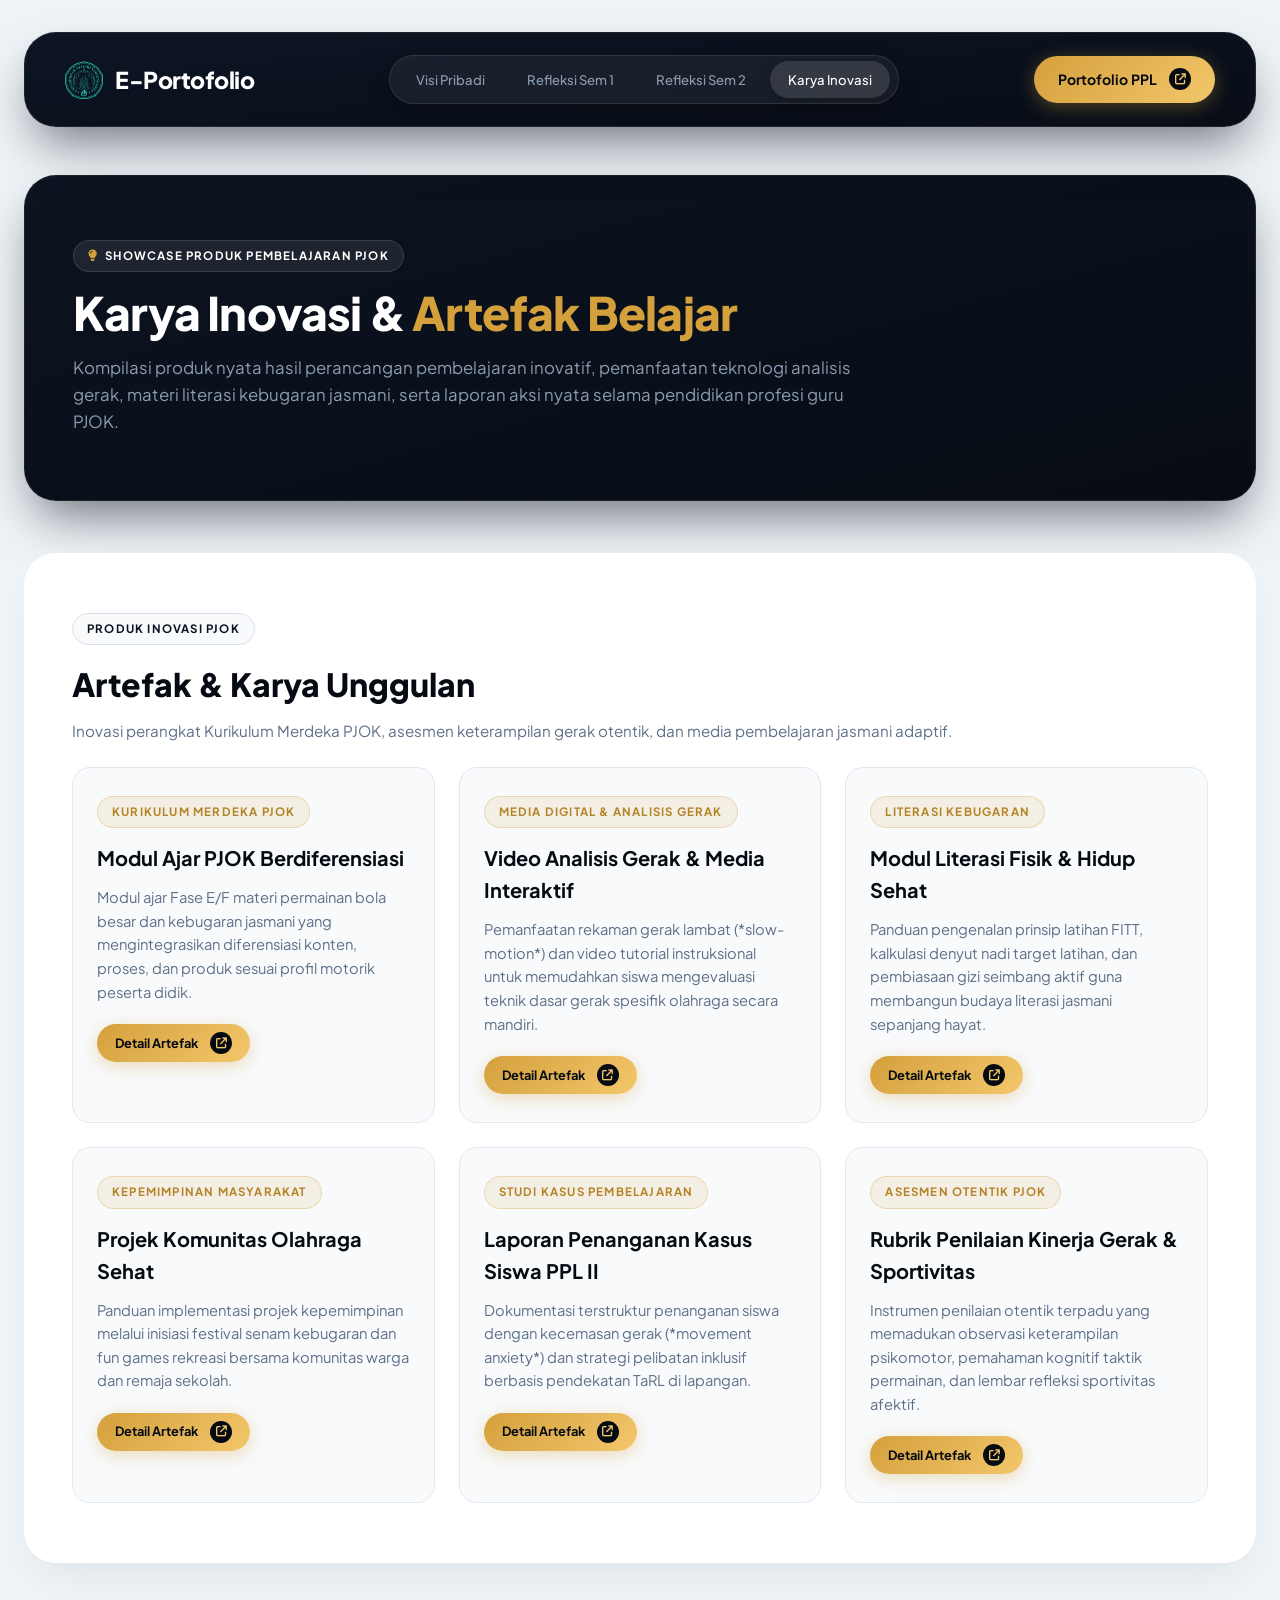
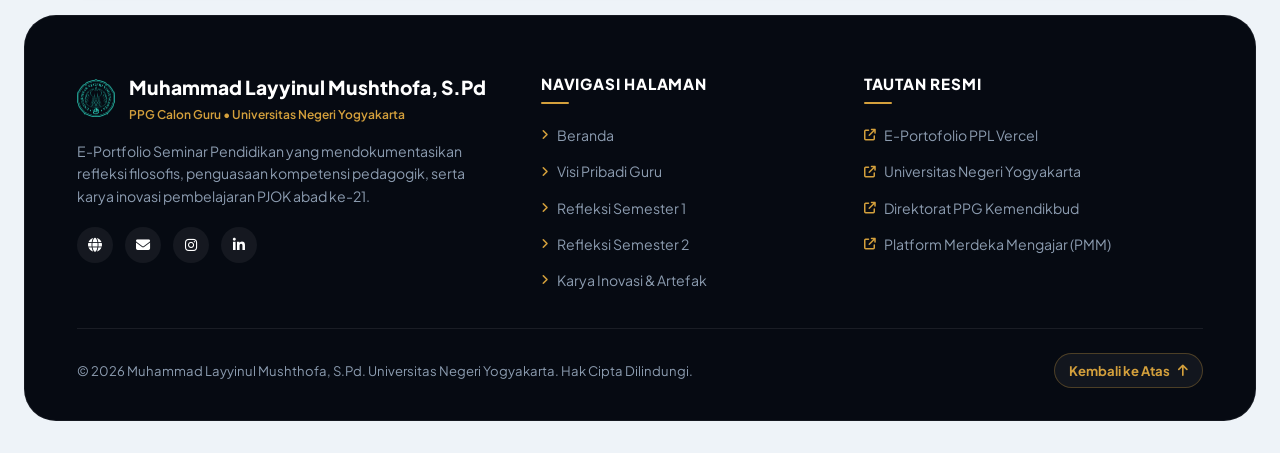
==== inovasi.html @ ef08bad0 "first commit" ====
﻿<!doctype html>
<html lang="id">
  <head>
    <meta charset="UTF-8" />
    <meta name="viewport" content="width=device-width, initial-scale=1.0" />
    <title>Karya Inovasi | E-Portofolio Seminar Pendidikan</title>
    <meta name="description" content="Karya Inovasi Pembelajaran &amp; Artefak PJOK - Mahasiswa PPG Calon Guru PJOK UNY." />

    <!-- Favicon -->
    <link rel="shortcut icon" href="images/Logo Uny outlitne.png" type="image/x-icon" />

    <!-- Google Fonts: Plus Jakarta Sans -->
    <link rel="preconnect" href="https://fonts.googleapis.com" />
    <link rel="preconnect" href="https://fonts.gstatic.com" crossorigin />
    <link href="https://fonts.googleapis.com/css2?family=Plus+Jakarta+Sans:ital,wght@0,300;0,400;0,500;0,600;0,700;0,800;1,400;1,600;1,700&display=swap" rel="stylesheet" />

    <!-- FontAwesome 6 -->
    <link rel="stylesheet" href="https://cdnjs.cloudflare.com/ajax/libs/font-awesome/6.5.1/css/all.min.css" />

    <!-- Custom CSS -->
    <link rel="stylesheet" href="css/style.css" />
  </head>
  <body>
    <!-- SIDE SCROLL PROGRESS BAR -->
    <div class="side-scroll-progress-bar" id="sideProgressBar"></div>

    <div class="page-wrapper">
      <!-- ==================== SUBPAGE NAVBAR WRAPPER ==================== -->
      <div class="subpage-nav-wrapper">
        <header class="hero-navbar">
          <!-- Logo & Brand Name -->
          <a href="index.html" class="nav-brand">
            <img src="images/Logo Uny outlitne.png" alt="Logo UNY" class="brand-logo-img" />
            <span class="brand-name">E-Portofolio</span>
          </a>

          <!-- Pill-Shaped Centered Navigation Bar -->
          <nav class="nav-pill-center" id="mainNav">
            <a href="visi.html" class="nav-link">Visi Pribadi</a>
            <a href="refleksi1.html" class="nav-link">Refleksi Sem 1</a>
            <a href="refleksi2.html" class="nav-link">Refleksi Sem 2</a>
            <a href="karya.html" class="nav-link active">Karya Inovasi</a>
          </nav>

          <!-- Right Action: Gold CTA Pill Button with Micro-interactions -->
          <div class="nav-cta-wrap">
            <a href="https://e-protofolio-ppg-layyinul.vercel.app/" target="_blank" class="btn-gold nav-cta-btn">
              <span>Portofolio PPL</span>
              <span class="btn-gold-arrow"><i class="fa-solid fa-arrow-up-right-from-square"></i></span>
            </a>
            <!-- Mobile Menu Toggle Button -->
            <button class="mobile-nav-toggle" id="mobileMenuToggle" aria-label="Toggle Navigation">
              <i class="fa-solid fa-bars"></i>
            </button>
          </div>
        </header>

        <!-- Mobile Navigation Drawer -->
        <div class="mobile-menu-drawer" id="mobileDrawer">
          <a href="index.html">Beranda</a>
          <a href="visi.html">Visi Pribadi</a>
          <a href="refleksi1.html">Refleksi Sem 1</a>
          <a href="refleksi2.html">Refleksi Sem 2</a>
          <a href="karya.html" class="active">Karya Inovasi</a>
          <a href="https://e-protofolio-ppg-layyinul.vercel.app/" target="_blank">Lihat Portofolio PPL <i class="fa-solid fa-arrow-up-right-from-square"></i></a>
        </div>
      </div>

      <!-- ==================== SUBPAGE BANNER ==================== -->
      <section class="subpage-banner reveal-cascade">
        <div class="badge-pill badge-pill-dark">
          <i class="fa-solid fa-lightbulb"></i> SHOWCASE PRODUK PEMBELAJARAN PJOK
        </div>
        <h1>
          Karya Inovasi &amp; <span class="gold text-gold">Artefak Belajar</span>
        </h1>
        <p>
          Kompilasi produk nyata hasil perancangan pembelajaran inovatif, pemanfaatan teknologi analisis gerak, materi literasi kebugaran jasmani, serta laporan aksi nyata selama pendidikan profesi guru PJOK.
        </p>
      </section>

      <!-- ==================== KATALOG KARYA UNGGULAN ==================== -->
      <section class="subpage-content-card reveal-cascade">
        <div class="badge-pill badge-pill-light">PRODUK INOVASI PJOK</div>
        <h2 style="font-family: var(--font-heading); font-size: 2rem; font-weight: 800; color: var(--navy-darkest); margin-bottom: 8px;">
          Artefak &amp; Karya Unggulan
        </h2>
        <p style="color: var(--text-muted-light); font-size: 0.95rem;">
          Inovasi perangkat Kurikulum Merdeka PJOK, asesmen keterampilan gerak otentik, dan media pembelajaran jasmani adaptif.
        </p>

        <div class="subpage-grid-3">
          <!-- Card 1 -->
          <div class="subpage-item-box">
            <span class="badge-pill badge-pill-gold">Kurikulum Merdeka PJOK</span>
            <h3>Modul Ajar PJOK Berdiferensiasi</h3>
            <p>
              Modul ajar Fase E/F materi permainan bola besar dan kebugaran jasmani yang mengintegrasikan diferensiasi konten, proses, dan produk sesuai profil motorik peserta didik.
            </p>
            <div style="margin-top: 20px;">
              <a href="https://e-protofolio-ppg-layyinul.vercel.app/" target="_blank" class="btn-gold" style="font-size: 0.8rem; padding: 8px 18px;">
                <span>Detail Artefak</span>
                <span class="btn-gold-arrow"><i class="fa-solid fa-arrow-up-right-from-square"></i></span>
              </a>
            </div>
          </div>

          <!-- Card 2 -->
          <div class="subpage-item-box">
            <span class="badge-pill badge-pill-gold">Media Digital &amp; Analisis Gerak</span>
            <h3>Video Analisis Gerak &amp; Media Interaktif</h3>
            <p>
              Pemanfaatan rekaman gerak lambat (*slow-motion*) dan video tutorial instruksional untuk memudahkan siswa mengevaluasi teknik dasar gerak spesifik olahraga secara mandiri.
            </p>
            <div style="margin-top: 20px;">
              <a href="https://e-protofolio-ppg-layyinul.vercel.app/" target="_blank" class="btn-gold" style="font-size: 0.8rem; padding: 8px 18px;">
                <span>Detail Artefak</span>
                <span class="btn-gold-arrow"><i class="fa-solid fa-arrow-up-right-from-square"></i></span>
              </a>
            </div>
          </div>

          <!-- Card 3 -->
          <div class="subpage-item-box">
            <span class="badge-pill badge-pill-gold">Literasi Kebugaran</span>
            <h3>Modul Literasi Fisik &amp; Hidup Sehat</h3>
            <p>
              Panduan pengenalan prinsip latihan FITT, kalkulasi denyut nadi target latihan, dan pembiasaan gizi seimbang aktif guna membangun budaya literasi jasmani sepanjang hayat.
            </p>
            <div style="margin-top: 20px;">
              <a href="https://e-protofolio-ppg-layyinul.vercel.app/" target="_blank" class="btn-gold" style="font-size: 0.8rem; padding: 8px 18px;">
                <span>Detail Artefak</span>
                <span class="btn-gold-arrow"><i class="fa-solid fa-arrow-up-right-from-square"></i></span>
              </a>
            </div>
          </div>

          <!-- Card 4 -->
          <div class="subpage-item-box">
            <span class="badge-pill badge-pill-gold">Kepemimpinan Masyarakat</span>
            <h3>Projek Komunitas Olahraga Sehat</h3>
            <p>
              Panduan implementasi projek kepemimpinan melalui inisiasi festival senam kebugaran dan fun games rekreasi bersama komunitas warga dan remaja sekolah.
            </p>
            <div style="margin-top: 20px;">
              <a href="https://e-protofolio-ppg-layyinul.vercel.app/" target="_blank" class="btn-gold" style="font-size: 0.8rem; padding: 8px 18px;">
                <span>Detail Artefak</span>
                <span class="btn-gold-arrow"><i class="fa-solid fa-arrow-up-right-from-square"></i></span>
              </a>
            </div>
          </div>

          <!-- Card 5 -->
          <div class="subpage-item-box">
            <span class="badge-pill badge-pill-gold">Studi Kasus Pembelajaran</span>
            <h3>Laporan Penanganan Kasus Siswa PPL II</h3>
            <p>
              Dokumentasi terstruktur penanganan siswa dengan kecemasan gerak (*movement anxiety*) dan strategi pelibatan inklusif berbasis pendekatan TaRL di lapangan.
            </p>
            <div style="margin-top: 20px;">
              <a href="https://e-protofolio-ppg-layyinul.vercel.app/" target="_blank" class="btn-gold" style="font-size: 0.8rem; padding: 8px 18px;">
                <span>Detail Artefak</span>
                <span class="btn-gold-arrow"><i class="fa-solid fa-arrow-up-right-from-square"></i></span>
              </a>
            </div>
          </div>

          <!-- Card 6 -->
          <div class="subpage-item-box">
            <span class="badge-pill badge-pill-gold">Asesmen Otentik PJOK</span>
            <h3>Rubrik Penilaian Kinerja Gerak &amp; Sportivitas</h3>
            <p>
              Instrumen penilaian otentik terpadu yang memadukan observasi keterampilan psikomotor, pemahaman kognitif taktik permainan, dan lembar refleksi sportivitas afektif.
            </p>
            <div style="margin-top: 20px;">
              <a href="https://e-protofolio-ppg-layyinul.vercel.app/" target="_blank" class="btn-gold" style="font-size: 0.8rem; padding: 8px 18px;">
                <span>Detail Artefak</span>
                <span class="btn-gold-arrow"><i class="fa-solid fa-arrow-up-right-from-square"></i></span>
              </a>
            </div>
          </div>
        </div>
      </section>

      <!-- ==================== FOOTER ==================== -->
      <footer class="site-footer reveal-cascade">
        <div class="footer-grid">
          <!-- Col 1: Brand Info -->
          <div class="footer-col-brand">
            <div class="footer-brand">
              <img src="images/Logo Uny outlitne.png" alt="Logo UNY" class="brand-logo-img" />
              <div>
                <span class="footer-brand-name">Muhammad Layyinul Mushthofa, S.Pd</span>
                <span class="footer-brand-sub">PPG Calon Guru &bull; Universitas Negeri Yogyakarta</span>
              </div>
            </div>
            <p class="footer-brand-desc">
              E-Portfolio Seminar Pendidikan yang mendokumentasikan refleksi filosofis, penguasaan kompetensi pedagogik, serta karya inovasi pembelajaran PJOK abad ke-21.
            </p>
            <div class="footer-social-icons">
              <a href="https://e-protofolio-ppg-layyinul.vercel.app/" target="_blank" title="E-Portfolio PPL Vercel" aria-label="Vercel">
                <i class="fa-solid fa-globe"></i>
              </a>
              <a href="mailto:layyinulmushthofa@gmail.com" title="Email Kontak" aria-label="Email">
                <i class="fa-solid fa-envelope"></i>
              </a>
              <a href="https://www.instagram.com/" target="_blank" title="Instagram" aria-label="Instagram">
                <i class="fa-brands fa-instagram"></i>
              </a>
              <a href="https://www.linkedin.com/" target="_blank" title="LinkedIn" aria-label="LinkedIn">
                <i class="fa-brands fa-linkedin-in"></i>
              </a>
            </div>
          </div>

          <!-- Col 2: Navigasi Cepat -->
          <div class="footer-col-nav">
            <h4 class="footer-heading">Navigasi Halaman</h4>
            <ul class="footer-menu-list">
              <li><a href="index.html"><i class="fa-solid fa-angle-right"></i> Beranda</a></li>
              <li><a href="visi.html"><i class="fa-solid fa-angle-right"></i> Visi Pribadi Guru</a></li>
              <li><a href="refleksi1.html"><i class="fa-solid fa-angle-right"></i> Refleksi Semester 1</a></li>
              <li><a href="refleksi2.html"><i class="fa-solid fa-angle-right"></i> Refleksi Semester 2</a></li>
              <li><a href="karya.html"><i class="fa-solid fa-angle-right"></i> Karya Inovasi &amp; Artefak</a></li>
            </ul>
          </div>

          <!-- Col 3: Tautan Eksternal & Lembaga -->
          <div class="footer-col-nav">
            <h4 class="footer-heading">Tautan Resmi</h4>
            <ul class="footer-menu-list">
              <li>
                <a href="https://e-protofolio-ppg-layyinul.vercel.app/" target="_blank">
                  <i class="fa-solid fa-arrow-up-right-from-square"></i> E-Portofolio PPL Vercel
                </a>
              </li>
              <li>
                <a href="https://www.uny.ac.id/" target="_blank">
                  <i class="fa-solid fa-arrow-up-right-from-square"></i> Universitas Negeri Yogyakarta
                </a>
              </li>
              <li>
                <a href="https://ppg.kemdikbud.go.id/" target="_blank">
                  <i class="fa-solid fa-arrow-up-right-from-square"></i> Direktorat PPG Kemendikbud
                </a>
              </li>
              <li>
                <a href="https://guru.kemdikbud.go.id/" target="_blank">
                  <i class="fa-solid fa-arrow-up-right-from-square"></i> Platform Merdeka Mengajar (PMM)
                </a>
              </li>
            </ul>
          </div>
        </div>

        <div class="footer-bottom">
          <p>&copy; 2026 Muhammad Layyinul Mushthofa, S.Pd. Universitas Negeri Yogyakarta. Hak Cipta Dilindungi.</p>
          <a href="#" onclick="window.scrollTo({top:0, behavior:'smooth'}); return false;" class="footer-back-to-top" title="Kembali ke atas">
            <span>Kembali ke Atas</span>
            <i class="fa-solid fa-arrow-up"></i>
          </a>
        </div>
      </footer>
    </div>

    <!-- SCRIPT INTERAKTIF -->
    <script>
      // Side Scroll Progress Bar
      const progressBar = document.getElementById('sideProgressBar');
      window.addEventListener('scroll', () => {
        const scrollTop = window.scrollY || document.documentElement.scrollTop;
        const scrollHeight = document.documentElement.scrollHeight - document.documentElement.clientHeight;
        const progress = (scrollTop / scrollHeight) * 100;
        if (progressBar) progressBar.style.height = progress + '%';
      });

      // Mobile Menu Toggle
      const mobileToggle = document.getElementById('mobileMenuToggle');
      const mobileDrawer = document.getElementById('mobileDrawer');
      if (mobileToggle && mobileDrawer) {
        mobileToggle.addEventListener('click', () => mobileDrawer.classList.toggle('show'));
      }
      function closeMobileMenu() {
        if (mobileDrawer) mobileDrawer.classList.remove('show');
      }

      // Reveal on Scroll
      const revealElements = document.querySelectorAll('.reveal-cascade');
      const revealObserver = new IntersectionObserver((entries) => {
        entries.forEach(entry => {
          if (entry.isIntersecting) entry.target.classList.add('revealed');
        });
      }, { threshold: 0.1 });
      revealElements.forEach(el => revealObserver.observe(el));
    </script>
  </body>
</html>
---- css/style.css ----
/* ==========================================================================
   E-PORTFOLIO SEMINAR PENDIDIKAN - MUHAMMAD LAYYINUL MUSHTHOFA, S.Pd
   Theme: Luxury Deep Navy Blue with Gold Accents & Pure White
   Full Interactive Motion, Animations, Micro-interactions & Visual Motion Cues
   ========================================================================== */

:root {
  /* Palet Warna Utama */
  --navy-darkest: #060a12;
  --navy-dark: #0b1320;
  --navy-card: #101c2e;
  --navy-surface: #15243b;
  --navy-border: rgba(255, 255, 255, 0.08);
  --navy-border-hover: rgba(212, 160, 60, 0.45);

  /* Aksen Emas Mewah (Gold) */
  --gold-primary: #d4a03c;
  --gold-light: #f3c76b;
  --gold-dark: #b58327;
  --gold-glow: rgba(212, 160, 60, 0.35);
  --gold-bg-pill: rgba(212, 160, 60, 0.12);

  /* Putih Bersih & Terang */
  --pure-white: #ffffff;
  --off-white: #f8fafc;
  --canvas-bg: #eef3f8;
  --canvas-surface: #ffffff;

  /* Tipografi Warna */
  --text-white: #ffffff;
  --text-muted-dark: #8c9cb0;
  --text-dark: #0b1320;
  --text-dark-secondary: #24334a;
  --text-muted-light: #5e7087;

  /* Font Families */
  --font-heading: "Plus Jakarta Sans", -apple-system, BlinkMacSystemFont, "Segoe UI", Roboto, sans-serif;
  --font-body: "Plus Jakarta Sans", -apple-system, BlinkMacSystemFont, "Segoe UI", Roboto, sans-serif;

  /* Radius & Transisi */
  --radius-container: 32px;
  --radius-card: 22px;
  --radius-pill: 9999px;
  --transition: all 0.35s cubic-bezier(0.25, 0.8, 0.25, 1);
  --shadow-lux: 0 20px 40px -15px rgba(7, 12, 20, 0.08);
  --shadow-navy: 0 25px 50px -12px rgba(4, 8, 14, 0.55);
  --shadow-gold-active: 0 20px 50px -10px rgba(212, 160, 60, 0.4);
}

/* ==================== BASE RESET ==================== */
* {
  margin: 0;
  padding: 0;
  box-sizing: border-box;
}

html {
  scroll-behavior: smooth;
  font-size: 16px;
}

body {
  font-family: var(--font-body);
  background-color: var(--canvas-bg);
  color: var(--text-dark);
  line-height: 1.6;
  overflow-x: hidden;
  padding: 24px 16px;
  -webkit-font-smoothing: antialiased;
  position: relative;
}

@media (min-width: 768px) {
  body {
    padding: 32px 24px;
  }
}

a {
  text-decoration: none;
  color: inherit;
  transition: var(--transition);
}

img {
  max-width: 100%;
  height: auto;
  display: block;
}

/* ==================== SIDE SCROLL PROGRESS BAR ==================== */
.side-scroll-progress-bar {
  position: fixed;
  top: 0;
  left: 0;
  width: 4px;
  height: 0%;
  background: linear-gradient(to bottom, var(--gold-light), var(--gold-primary));
  z-index: 9999;
  box-shadow: 0 0 12px var(--gold-glow);
  transition: height 0.1s ease-out;
}

/* ==================== GLOBAL LAYOUT WRAPPER ==================== */
.page-wrapper {
  max-width: 1240px;
  margin: 0 auto;
  display: flex;
  flex-direction: column;
  gap: 28px;
  position: relative;
}

/* ==================== MOTION CUE ANNOTATION PILLS ==================== */
/* Sleek Visual badges showing that elements are live and interactive */
.motion-annotation {
  display: inline-flex;
  align-items: center;
  gap: 6px;
  padding: 4px 10px;
  border-radius: var(--radius-pill);
  font-size: 0.68rem;
  font-weight: 700;
  letter-spacing: 0.8px;
  text-transform: uppercase;
  background: rgba(212, 160, 60, 0.15);
  border: 1px dashed rgba(212, 160, 60, 0.5);
  color: var(--gold-light);
  box-shadow: 0 2px 10px rgba(0, 0, 0, 0.2);
  pointer-events: none;
  user-select: none;
  animation: annotationPulse 2.8s infinite ease-in-out;
}

.motion-annotation-dark {
  background: rgba(11, 19, 32, 0.85);
  border: 1px dashed rgba(212, 160, 60, 0.6);
  color: var(--gold-primary);
  backdrop-filter: blur(8px);
}

.motion-annotation i {
  color: var(--gold-primary);
}

.pulse-dot {
  width: 7px;
  height: 7px;
  border-radius: 50%;
  background-color: var(--gold-primary);
  display: inline-block;
  box-shadow: 0 0 8px var(--gold-primary);
  animation: dotBlink 1.4s infinite ease-in-out;
}

@keyframes dotBlink {
  0%, 100% { opacity: 1; transform: scale(1); }
  50% { opacity: 0.3; transform: scale(0.7); }
}

@keyframes annotationPulse {
  0%, 100% { border-color: rgba(212, 160, 60, 0.4); transform: translateY(0); }
  50% { border-color: rgba(212, 160, 60, 0.8); transform: translateY(-2px); }
}

/* ==================== SECTION PILL BADGES ==================== */
.badge-pill {
  display: inline-flex;
  align-items: center;
  gap: 7px;
  padding: 6px 14px;
  border-radius: var(--radius-pill);
  font-size: 0.72rem;
  font-weight: 700;
  letter-spacing: 1.2px;
  text-transform: uppercase;
  margin-bottom: 14px;
  transition: var(--transition);
}

.badge-pill-dark {
  background: rgba(255, 255, 255, 0.08);
  border: 1px solid rgba(255, 255, 255, 0.12);
  color: var(--text-white);
}

.badge-pill-dark i {
  color: var(--gold-primary);
  font-size: 0.75rem;
}

.badge-pill-light {
  background: var(--off-white);
  border: 1px solid #d9e2ec;
  color: var(--navy-dark);
}

.badge-pill-gold {
  background: var(--gold-bg-pill);
  border: 1px solid rgba(212, 160, 60, 0.3);
  color: var(--gold-dark);
}

/* ==================== BUTTONS WITH PULSE, GLOW & SHIMMER ==================== */
.btn-gold {
  display: inline-flex;
  align-items: center;
  justify-content: center;
  gap: 10px;
  background: linear-gradient(135deg, var(--gold-primary) 0%, var(--gold-light) 50%, var(--gold-primary) 100%);
  background-size: 200% 200%;
  color: var(--navy-darkest);
  font-weight: 700;
  font-size: 0.88rem;
  padding: 12px 24px;
  border-radius: var(--radius-pill);
  transition: var(--transition);
  box-shadow: 0 4px 18px var(--gold-glow);
  border: none;
  cursor: pointer;
  position: relative;
  overflow: hidden;
  animation: btnGlowBreathe 3.5s infinite ease-in-out;
}

@keyframes btnGlowBreathe {
  0%, 100% {
    box-shadow: 0 4px 16px rgba(212, 160, 60, 0.3);
  }
  50% {
    box-shadow: 0 6px 26px rgba(212, 160, 60, 0.55), 0 0 12px rgba(243, 199, 107, 0.4);
  }
}

/* Button Shimmer Sweep Effect */
.btn-gold::after {
  content: "";
  position: absolute;
  top: -50%;
  left: -60%;
  width: 40%;
  height: 200%;
  background: linear-gradient(to right, transparent, rgba(255, 255, 255, 0.45), transparent);
  transform: rotate(25deg);
  animation: shimmerSweep 4s infinite cubic-bezier(0.4, 0, 0.2, 1);
}

@keyframes shimmerSweep {
  0% { left: -70%; }
  25%, 100% { left: 140%; }
}

.btn-gold:hover {
  background-position: right center;
  transform: translateY(-3px) scale(1.04);
  box-shadow: 0 10px 30px rgba(212, 160, 60, 0.65), 0 0 20px rgba(243, 199, 107, 0.5);
  color: var(--navy-darkest);
}

.btn-gold-arrow {
  width: 22px;
  height: 22px;
  background: var(--navy-darkest);
  color: var(--gold-light);
  border-radius: 50%;
  display: inline-flex;
  align-items: center;
  justify-content: center;
  font-size: 0.68rem;
  margin-left: 2px;
  transition: transform 0.3s cubic-bezier(0.34, 1.56, 0.64, 1);
}

.btn-gold:hover .btn-gold-arrow {
  transform: translate(3px, -3px) scale(1.15);
  background: #000;
  color: #fff;
}

/* Arrow continuous bounce when hovered */
.btn-gold-arrow i {
  animation: arrowNudge 1.6s infinite ease-in-out;
}

@keyframes arrowNudge {
  0%, 100% { transform: translate(0, 0); }
  50% { transform: translate(2px, -2px); }
}

/* Circle Icon Buttons */
.btn-circle-arrow {
  width: 40px;
  height: 40px;
  border-radius: 50%;
  display: inline-flex;
  align-items: center;
  justify-content: center;
  border: 1px solid #cbd5e1;
  background: var(--pure-white);
  color: var(--navy-dark);
  font-size: 0.85rem;
  transition: var(--transition);
  cursor: pointer;
  position: relative;
  overflow: hidden;
}

.btn-circle-arrow:hover {
  background: var(--navy-dark);
  color: var(--gold-primary);
  border-color: var(--gold-primary);
  transform: translate(2px, -2px) scale(1.08);
  box-shadow: 0 8px 18px rgba(0, 0, 0, 0.2);
}

.btn-circle-arrow-dark {
  border-color: rgba(255, 255, 255, 0.2);
  background: rgba(255, 255, 255, 0.08);
  color: var(--text-white);
}

.btn-circle-arrow-dark:hover {
  background: var(--gold-primary);
  color: var(--navy-darkest);
  border-color: var(--gold-primary);
  box-shadow: 0 0 15px var(--gold-glow);
}

/* Text Accents */
.text-gold {
  color: var(--gold-primary);
}

/* ==========================================================================
   1. HERO CONTAINER (Deep Navy Card with Ambient Glint & 3D Parallax)
   ========================================================================== */
.hero-container {
  background: radial-gradient(circle at 50% 20%, #111d33 0%, #0b1320 50%, #060a12 100%);
  border-radius: var(--radius-container);
  border: 1px solid rgba(255, 255, 255, 0.07);
  box-shadow: var(--shadow-navy);
  color: var(--text-white);
  position: relative;
  overflow: hidden;
  padding: 24px 28px 0px 28px;
  perspective: 1200px; /* Enable 3D Parallax context */
}

@media (min-width: 992px) {
  .hero-container {
    padding: 30px 48px 0px 48px;
  }
}

/* Ambient Radial Glow & Shimmering Auroras */
.hero-glow-bg {
  position: absolute;
  top: -120px;
  left: 50%;
  transform: translateX(-50%);
  width: 820px;
  height: 640px;
  background: radial-gradient(circle, rgba(212, 160, 60, 0.16) 0%, rgba(17, 29, 51, 0.4) 45%, transparent 75%);
  pointer-events: none;
  z-index: 1;
  animation: glowBreathe 6s infinite alternate ease-in-out;
}

@keyframes glowBreathe {
  0% { transform: translateX(-50%) scale(0.95); opacity: 0.8; }
  100% { transform: translateX(-50%) scale(1.08); opacity: 1; }
}

/* Ambient Gold Sparkle Glints (CSS Particle Effect) */
.glint-sparkle {
  position: absolute;
  width: 4px;
  height: 4px;
  border-radius: 50%;
  background: var(--gold-light);
  box-shadow: 0 0 10px 2px var(--gold-primary), 0 0 18px 4px rgba(243, 199, 107, 0.6);
  pointer-events: none;
  z-index: 2;
  animation: glintFloat 5s infinite ease-in-out;
}

.glint-1 { top: 22%; left: 18%; animation-delay: 0s; }
.glint-2 { top: 38%; right: 16%; animation-delay: 1.5s; width: 5px; height: 5px; }
.glint-3 { top: 65%; left: 24%; animation-delay: 3s; }
.glint-4 { top: 15%; right: 32%; animation-delay: 2.2s; width: 3px; height: 3px; }

@keyframes glintFloat {
  0%, 100% { transform: translateY(0) scale(0.8); opacity: 0.3; }
  50% { transform: translateY(-15px) scale(1.3); opacity: 1; }
}

/* Parallax Watermark: Scales of Justice & Education Laurels */
.hero-watermark {
  position: absolute;
  top: 10%;
  left: 50%;
  transform: translateX(-50%) translateZ(-40px);
  opacity: 0.045;
  pointer-events: none;
  z-index: 1;
  font-size: 26rem;
  color: var(--gold-light);
  transition: transform 0.25s cubic-bezier(0.2, 0.8, 0.2, 1);
  will-change: transform;
}

/* ---------- NAVBAR ---------- */
.hero-navbar {
  display: flex;
  align-items: center;
  justify-content: space-between;
  position: relative;
  z-index: 10;
  padding-bottom: 20px;
}

.nav-brand {
  display: flex;
  align-items: center;
  gap: 12px;
}

.brand-logo-img {
  width: 38px;
  height: 38px;
  object-fit: contain;
  transition: transform 0.4s ease;
}

.nav-brand:hover .brand-logo-img {
  transform: rotate(-10deg) scale(1.1);
}

.brand-name {
  font-family: var(--font-heading);
  font-size: 1.45rem;
  font-weight: 800;
  letter-spacing: -0.5px;
  color: var(--text-white);
}

/* Floating Center Pill Nav */
.nav-pill-center {
  display: none;
}

@media (min-width: 900px) {
  .nav-pill-center {
    display: flex;
    align-items: center;
    gap: 6px;
    background: rgba(255, 255, 255, 0.06);
    border: 1px solid rgba(255, 255, 255, 0.1);
    backdrop-filter: blur(16px);
    -webkit-backdrop-filter: blur(16px);
    border-radius: var(--radius-pill);
    padding: 5px 8px;
    box-shadow: 0 8px 20px rgba(0, 0, 0, 0.25);
  }

  .nav-pill-center a {
    color: var(--text-muted-dark);
    font-size: 0.82rem;
    font-weight: 500;
    padding: 8px 18px;
    border-radius: var(--radius-pill);
    transition: var(--transition);
  }

  .nav-pill-center a:hover,
  .nav-pill-center a.active {
    color: var(--text-white);
    background: rgba(255, 255, 255, 0.12);
    box-shadow: 0 2px 10px rgba(0, 0, 0, 0.2);
  }
}

.nav-cta-wrap {
  display: flex;
  align-items: center;
  gap: 12px;
}

/* Mobile Toggle */
.mobile-nav-toggle {
  display: flex;
  background: transparent;
  border: 1px solid rgba(255, 255, 255, 0.15);
  color: var(--text-white);
  padding: 8px 12px;
  border-radius: 8px;
  cursor: pointer;
  font-size: 1.1rem;
}

@media (min-width: 900px) {
  .mobile-nav-toggle {
    display: none;
  }
}

/* Mobile Menu Dropdown */
.mobile-menu-drawer {
  display: none;
  flex-direction: column;
  gap: 12px;
  background: var(--navy-card);
  border: 1px solid var(--navy-border);
  border-radius: 16px;
  padding: 20px;
  margin-top: 10px;
  margin-bottom: 20px;
  position: relative;
  z-index: 20;
}

.mobile-menu-drawer.show {
  display: flex;
}

.mobile-menu-drawer a {
  color: var(--text-white);
  font-size: 0.95rem;
  padding: 8px 0;
  border-bottom: 1px solid rgba(255, 255, 255, 0.05);
}

/* ---------- HERO MAIN BODY GRID ---------- */
.hero-body-grid {
  display: grid;
  grid-template-columns: 1fr;
  align-items: center;
  position: relative;
  z-index: 5;
  padding-top: 24px;
  min-height: 480px;
}

@media (min-width: 992px) {
  .hero-body-grid {
    grid-template-columns: 1.05fr 1.35fr 0.95fr;
    gap: 24px;
    padding-top: 10px;
    align-items: flex-end;
  }
}

/* Left Area: Headline */
.hero-col-left {
  text-align: left;
  z-index: 6;
  padding-bottom: 20px;
}

.hero-col-left h1 {
  font-family: var(--font-heading);
  font-size: clamp(2.3rem, 4.2vw, 3.8rem);
  font-weight: 800;
  line-height: 1.05;
  letter-spacing: -1.2px;
  color: var(--text-white);
  margin-bottom: 20px;
}

.hero-col-left h1 span.gold {
  color: var(--gold-primary);
  display: block;
}

.hero-subtext {
  color: var(--text-muted-dark);
  font-size: 0.95rem;
  max-width: 360px;
  line-height: 1.5;
  margin-bottom: 24px;
}

/* Center Area: Bust / Half-Body Photo with 3D Depth & Motion Tag */
.hero-col-center {
  display: flex;
  flex-direction: column;
  justify-content: flex-end;
  align-items: center;
  position: relative;
  z-index: 4;
}

.hero-person-wrap {
  width: 100%;
  max-width: 480px;
  display: flex;
  justify-content: center;
  align-items: flex-end;
  position: relative;
  transform-style: preserve-3d;
  transition: transform 0.2s cubic-bezier(0.2, 0.8, 0.2, 1);
  will-change: transform;
}

.hero-person-img {
  width: 100%;
  max-width: 440px;
  height: auto;
  max-height: 575px;
  object-fit: contain;
  object-position: bottom center;
  display: block;
  filter: drop-shadow(0 20px 45px rgba(0, 0, 0, 0.85));
  mask-image: linear-gradient(to bottom, black 75%, transparent 100%);
  -webkit-mask-image: linear-gradient(to bottom, black 75%, transparent 100%);
  transition: transform 0.3s ease;
}

/* Motion Cue Tag: Parallax Depth Indicator */
.hero-parallax-cue {
  position: absolute;
  bottom: 16px;
  background: rgba(11, 19, 32, 0.88);
  border: 1px solid rgba(212, 160, 60, 0.45);
  backdrop-filter: blur(12px);
  border-radius: var(--radius-pill);
  padding: 6px 16px;
  font-size: 0.7rem;
  font-weight: 700;
  color: var(--gold-light);
  letter-spacing: 0.6px;
  display: flex;
  align-items: center;
  gap: 7px;
  box-shadow: 0 8px 24px rgba(0, 0, 0, 0.5);
  z-index: 8;
  animation: floatCue 3s infinite ease-in-out;
}

@keyframes floatCue {
  0%, 100% { transform: translateY(0); }
  50% { transform: translateY(-4px); }
}

@media (max-width: 768px) {
  .hero-person-img {
    max-height: 440px;
    max-width: 330px;
  }
  .hero-parallax-cue {
    bottom: 8px;
    font-size: 0.65rem;
    padding: 5px 12px;
  }
}

/* Right Area: Rating & Actions with Hover Motion Cues */
.hero-col-right {
  display: flex;
  flex-direction: column;
  gap: 20px;
  align-items: flex-start;
  padding-bottom: 20px;
  z-index: 6;
}

@media (min-width: 992px) {
  .hero-col-right {
    align-items: flex-end;
    text-align: right;
  }
}

.hero-rating-card {
  background: rgba(255, 255, 255, 0.05);
  border: 1px solid rgba(255, 255, 255, 0.1);
  backdrop-filter: blur(14px);
  -webkit-backdrop-filter: blur(14px);
  border-radius: var(--radius-card);
  padding: 18px 22px;
  max-width: 310px;
  box-shadow: 0 15px 30px rgba(0, 0, 0, 0.35);
  text-align: left;
  transition: var(--transition);
  position: relative;
}

.hero-rating-card:hover {
  border-color: rgba(212, 160, 60, 0.45);
  transform: translateY(-4px) scale(1.02);
  box-shadow: 0 20px 40px rgba(0, 0, 0, 0.45), 0 0 20px rgba(212, 160, 60, 0.2);
}

.rating-header {
  display: flex;
  align-items: center;
  gap: 12px;
  margin-bottom: 10px;
}

.rating-social-icons {
  display: flex;
  gap: 6px;
}

.rating-social-icons i {
  width: 24px;
  height: 24px;
  border-radius: 50%;
  display: inline-flex;
  align-items: center;
  justify-content: center;
  font-size: 0.75rem;
}

.icon-google {
  background: #ea4335;
  color: #fff;
}

.icon-uny {
  background: var(--gold-primary);
  color: var(--navy-darkest);
}

.stars-score {
  display: flex;
  align-items: center;
  gap: 4px;
  color: #fbbf24;
  font-size: 0.8rem;
  font-weight: 700;
}

.stars-score span {
  color: var(--text-white);
  margin-left: 2px;
}

.rating-desc {
  font-size: 0.82rem;
  color: var(--text-muted-dark);
  line-height: 1.45;
}

.hero-right-action-wrap {
  display: flex;
  flex-direction: column;
  gap: 8px;
  align-items: flex-start;
}

@media (min-width: 992px) {
  .hero-right-action-wrap {
    align-items: flex-end;
  }
}

/* ---------- HERO STATS BAR (ROBUST COUNT UP ROLLING ANIMATION) ---------- */
.hero-stats-bar {
  border-top: 1px solid rgba(255, 255, 255, 0.08);
  margin-top: 18px;
  padding: 28px 0 24px 0;
  position: relative;
  z-index: 10;
}

.stats-bar-header {
  display: flex;
  align-items: center;
  justify-content: space-between;
  margin-bottom: 16px;
}

.stats-grid {
  display: grid;
  grid-template-columns: repeat(2, 1fr);
  gap: 20px;
}

@media (min-width: 900px) {
  .stats-grid {
    grid-template-columns: repeat(4, 1fr);
    gap: 30px;
  }
}

.stat-item {
  display: flex;
  align-items: flex-start;
  gap: 14px;
  transition: transform 0.3s ease;
}

.stat-item:hover {
  transform: translateY(-2px);
}

.stat-icon {
  font-size: 1.4rem;
  color: var(--gold-primary);
  margin-top: 2px;
  transition: transform 0.3s ease;
}

.stat-item:hover .stat-icon {
  transform: scale(1.15) rotate(6deg);
  color: var(--gold-light);
}

.stat-number {
  font-family: var(--font-heading);
  font-size: 1.95rem;
  font-weight: 800;
  letter-spacing: -0.5px;
  color: var(--text-white);
  line-height: 1.1;
  margin-bottom: 4px;
  display: inline-flex;
  align-items: baseline;
}

/* Rolling glow effect when counting up */
.stat-number.counting {
  color: var(--gold-light);
  text-shadow: 0 0 12px var(--gold-glow);
  transition: color 0.3s ease;
}

.stat-label {
  font-size: 0.78rem;
  color: var(--text-muted-dark);
  font-weight: 500;
  text-transform: capitalize;
}

/* ---------- SCROLL DOWN FLOW CUE (SCROLL V) ---------- */
.hero-scroll-cue-wrap {
  display: flex;
  justify-content: center;
  padding-bottom: 16px;
  position: relative;
  z-index: 10;
}

.hero-scroll-cue {
  display: inline-flex;
  align-items: center;
  gap: 8px;
  padding: 6px 16px;
  border-radius: var(--radius-pill);
  background: rgba(255, 255, 255, 0.05);
  border: 1px solid rgba(255, 255, 255, 0.1);
  color: var(--gold-light);
  font-size: 0.72rem;
  font-weight: 700;
  letter-spacing: 1px;
  text-transform: uppercase;
  transition: var(--transition);
  cursor: pointer;
}

.hero-scroll-cue:hover {
  background: rgba(212, 160, 60, 0.15);
  border-color: var(--gold-primary);
  color: #fff;
  transform: translateY(3px);
}

.hero-scroll-cue i {
  animation: scrollDownBounce 1.8s infinite ease-in-out;
}

@keyframes scrollDownBounce {
  0%, 100% { transform: translateY(0); }
  50% { transform: translateY(4px); }
}

/* ==========================================================================
   CASCADE REVEAL ON SCROLL (ALUR TRANSISI SCROLL HALUS)
   ========================================================================== */
.reveal-cascade {
  opacity: 0;
  transform: translateY(45px);
  transition: opacity 0.85s cubic-bezier(0.16, 1, 0.3, 1), transform 0.85s cubic-bezier(0.16, 1, 0.3, 1);
  will-change: opacity, transform;
}

.reveal-cascade.revealed {
  opacity: 1;
  transform: translateY(0);
}

/* Stagger delay classes */
.delay-1 { transition-delay: 0.12s; }
.delay-2 { transition-delay: 0.24s; }
.delay-3 { transition-delay: 0.36s; }
.delay-4 { transition-delay: 0.48s; }

/* ==========================================================================
   2. ABOUT / PHILOSOPHY SECTION (Pure White Card Background)
   ========================================================================== */
.about-section {
  background-color: var(--pure-white);
  border-radius: var(--radius-container);
  padding: 56px 28px;
  box-shadow: var(--shadow-lux);
  position: relative;
}

@media (min-width: 992px) {
  .about-section {
    padding: 72px 56px;
  }
}

.about-grid {
  display: grid;
  grid-template-columns: 1fr;
  gap: 36px;
}

@media (min-width: 992px) {
  .about-grid {
    grid-template-columns: 1fr 1.25fr;
    gap: 60px;
    align-items: flex-start;
  }
}

.about-col-left h2 {
  font-family: var(--font-heading);
  font-size: clamp(2.2rem, 3.4vw, 3.2rem);
  font-weight: 800;
  line-height: 1.08;
  letter-spacing: -1px;
  color: var(--text-dark);
  margin-top: 10px;
}

.about-col-right {
  display: flex;
  flex-direction: column;
  gap: 20px;
}

.about-lead-text {
  font-size: 1.08rem;
  font-weight: 600;
  color: var(--text-dark-secondary);
  line-height: 1.6;
}

.about-body-text {
  font-size: 0.94rem;
  color: var(--text-muted-light);
  line-height: 1.68;
}

.about-action-wrap {
  display: flex;
  align-items: center;
  gap: 14px;
  flex-wrap: wrap;
  margin-top: 8px;
}

/* ==========================================================================
   3. SERVICES / JOURNEY SECTION (CAROUSEL DRAG & ACTIVE CARD ELEVATION)
   ========================================================================== */
.services-section {
  background: linear-gradient(170deg, #0c1421 0%, #070c14 100%);
  border-radius: var(--radius-container);
  border: 1px solid rgba(255, 255, 255, 0.05);
  box-shadow: var(--shadow-navy);
  color: var(--text-white);
  padding: 56px 28px;
  position: relative;
  overflow: hidden;
}

@media (min-width: 992px) {
  .services-section {
    padding: 72px 56px;
  }
}

/* Header Area */
.services-header {
  display: flex;
  flex-direction: column;
  gap: 20px;
  margin-bottom: 36px;
}

@media (min-width: 900px) {
  .services-header {
    flex-direction: row;
    justify-content: space-between;
    align-items: flex-end;
  }
}

.services-header-left h2 {
  font-family: var(--font-heading);
  font-size: clamp(2rem, 3.2vw, 2.9rem);
  font-weight: 800;
  letter-spacing: -0.8px;
  color: var(--text-white);
  margin-top: 6px;
}

.services-header-left h2 span.gold {
  color: var(--gold-primary);
  display: block;
}

.services-header-right {
  display: flex;
  flex-direction: column;
  gap: 16px;
  max-width: 400px;
}

.services-header-right p {
  font-size: 0.92rem;
  color: var(--text-muted-dark);
  line-height: 1.55;
}

.services-controls-bar {
  display: flex;
  align-items: center;
  justify-content: space-between;
  gap: 12px;
}

.carousel-nav-arrows {
  display: flex;
  gap: 10px;
}

.nav-arrow-btn {
  width: 42px;
  height: 42px;
  border-radius: 50%;
  display: inline-flex;
  align-items: center;
  justify-content: center;
  font-size: 0.9rem;
  cursor: pointer;
  transition: var(--transition);
  border: none;
}

.nav-arrow-prev {
  background: rgba(255, 255, 255, 0.1);
  color: var(--text-white);
  border: 1px solid rgba(255, 255, 255, 0.15);
}

.nav-arrow-prev:hover {
  background: rgba(255, 255, 255, 0.2);
  transform: translateX(-3px);
}

.nav-arrow-next {
  background: var(--pure-white);
  color: var(--navy-darkest);
}

.nav-arrow-next:hover {
  background: var(--gold-primary);
  color: var(--navy-darkest);
  transform: translateX(3px);
  box-shadow: 0 0 15px var(--gold-glow);
}

/* DRAGGABLE CAROUSEL CONTAINER */
.services-cards-grid {
  display: grid;
  grid-template-columns: 1fr;
  gap: 22px;
  cursor: grab;
  user-select: none;
}

.services-cards-grid.is-dragging {
  cursor: grabbing;
  scroll-behavior: auto !important;
}

@media (max-width: 679px) {
  .services-cards-grid {
    display: flex;
    overflow-x: auto;
    scroll-snap-type: x mandatory;
    padding-bottom: 16px;
    -webkit-overflow-scrolling: touch;
    gap: 16px;
  }

  .service-card {
    min-width: 82vw;
    scroll-snap-align: center;
    flex-shrink: 0;
  }
}

@media (min-width: 680px) and (max-width: 1079px) {
  .services-cards-grid {
    grid-template-columns: repeat(2, 1fr);
  }
}

@media (min-width: 1080px) {
  .services-cards-grid {
    grid-template-columns: repeat(4, 1fr);
  }
}

/* Service Card Base (White Cards) */
.service-card {
  background-color: var(--pure-white);
  color: var(--text-dark);
  border-radius: var(--radius-card);
  padding: 24px;
  display: flex;
  flex-direction: column;
  justify-content: space-between;
  min-height: 420px;
  position: relative;
  transition: transform 0.4s cubic-bezier(0.16, 1, 0.3, 1), box-shadow 0.4s ease, border-color 0.4s ease;
  box-shadow: 0 10px 25px rgba(0, 0, 0, 0.2);
  border: 1px solid transparent;
}

/* RESPONS KARTU & SOROTAN: ELEVATE KE DEPAN & GOLD DROP SHADOW */
.service-card:hover {
  transform: translateY(-14px) scale(1.025);
  box-shadow: 0 25px 50px -10px rgba(0, 0, 0, 0.5), 0 0 0 1.5px var(--gold-primary), 0 15px 35px var(--gold-glow);
  z-index: 10;
}

.service-card-tag {
  align-self: flex-start;
  font-size: 0.68rem;
  font-weight: 700;
  text-transform: uppercase;
  letter-spacing: 1px;
  padding: 5px 12px;
  border-radius: var(--radius-pill);
  background: #f1f5f9;
  color: var(--navy-dark);
  border: 1px solid #e2e8f0;
  margin-bottom: 14px;
}

.service-card h3 {
  font-family: var(--font-heading);
  font-size: 1.25rem;
  font-weight: 700;
  line-height: 1.25;
  color: var(--navy-darkest);
  margin-bottom: 16px;
  transition: color 0.3s ease;
}

.service-card:hover h3 {
  color: var(--navy-surface);
}

.service-card-image-wrap {
  width: 100%;
  height: 145px;
  border-radius: 14px;
  overflow: hidden;
  margin-bottom: 16px;
  position: relative;
}

.service-card-image-wrap img {
  width: 100%;
  height: 100%;
  object-fit: cover;
  transition: transform 0.6s cubic-bezier(0.2, 0.8, 0.2, 1);
}

.service-card:hover .service-card-image-wrap img {
  transform: scale(1.08);
}

.service-card-desc {
  font-size: 0.82rem;
  color: var(--text-muted-light);
  line-height: 1.5;
  margin-bottom: 20px;
  transition: color 0.3s ease;
}

.service-card:hover .service-card-desc {
  color: var(--text-dark-secondary);
}

.service-card-footer {
  display: flex;
  justify-content: space-between;
  align-items: center;
  margin-top: auto;
}

/* Focus Indicator Pill appearing on hover */
.card-hover-focus-pill {
  font-size: 0.65rem;
  font-weight: 700;
  color: var(--gold-dark);
  text-transform: uppercase;
  letter-spacing: 0.5px;
  opacity: 0;
  transform: translateX(-6px);
  transition: opacity 0.3s ease, transform 0.3s ease;
}

.service-card:hover .card-hover-focus-pill {
  opacity: 1;
  transform: translateX(0);
}

/* Active Featured Card (Dark Blue / Center Style persis Referensi) */
.service-card-featured {
  background: linear-gradient(165deg, #132238 0%, #0d1726 100%);
  color: var(--text-white);
  border: 1.5px solid rgba(212, 160, 60, 0.4);
  box-shadow: 0 18px 40px rgba(0, 0, 0, 0.4), 0 0 25px rgba(212, 160, 60, 0.2);
  transform: translateY(-6px);
}

.service-card-featured:hover {
  transform: translateY(-18px) scale(1.03);
  box-shadow: 0 30px 60px rgba(0, 0, 0, 0.6), 0 0 0 2px var(--gold-light), 0 20px 45px var(--gold-glow);
}

.service-card-featured .service-card-tag {
  background: rgba(255, 255, 255, 0.1);
  color: var(--text-white);
  border-color: rgba(255, 255, 255, 0.15);
}

.service-card-featured h3 {
  color: var(--text-white);
}

.service-card-featured .service-card-desc {
  color: var(--text-muted-dark);
}

.service-card-featured .card-hover-focus-pill {
  color: var(--gold-light);
}

/* Floating Dynamic DRAG / SWIPE Pill Indicator */
.drag-indicator-pill {
  position: absolute;
  top: 50%;
  left: -24px;
  transform: translateY(-50%);
  background: var(--pure-white);
  color: var(--navy-darkest);
  padding: 7px 16px;
  border-radius: var(--radius-pill);
  font-size: 0.72rem;
  font-weight: 800;
  display: none;
  align-items: center;
  gap: 7px;
  box-shadow: 0 6px 20px rgba(0, 0, 0, 0.4), 0 0 15px rgba(212, 160, 60, 0.3);
  z-index: 15;
  border: 1px solid rgba(212, 160, 60, 0.5);
  animation: dragBobbing 2.2s infinite ease-in-out;
}

@keyframes dragBobbing {
  0%, 100% {
    transform: translateY(-50%) translateX(0);
    box-shadow: 0 6px 20px rgba(0, 0, 0, 0.4);
  }
  50% {
    transform: translateY(-50%) translateX(-6px);
    box-shadow: 0 8px 25px rgba(212, 160, 60, 0.5);
  }
}

@media (min-width: 1080px) {
  .service-card-featured .drag-indicator-pill {
    display: flex;
  }
}

/* ==========================================================================
   4. PROJECTS / WORKS LIST SECTION (CASCADE REVEAL & HOVER LIFT)
   ========================================================================== */
.works-section {
  background-color: var(--pure-white);
  border-radius: var(--radius-container);
  padding: 56px 28px;
  box-shadow: var(--shadow-lux);
  position: relative;
}

@media (min-width: 992px) {
  .works-section {
    padding: 72px 56px;
  }
}

.works-header {
  display: flex;
  flex-direction: column;
  gap: 20px;
  margin-bottom: 40px;
}

@media (min-width: 900px) {
  .works-header {
    flex-direction: row;
    justify-content: space-between;
    align-items: flex-end;
  }
}

.works-header-left h2 {
  font-family: var(--font-heading);
  font-size: clamp(2rem, 3.2vw, 2.9rem);
  font-weight: 800;
  letter-spacing: -0.8px;
  color: var(--text-dark);
  margin-top: 6px;
}

.works-header-right {
  display: flex;
  flex-direction: column;
  gap: 16px;
  max-width: 420px;
}

.works-header-right p {
  font-size: 0.92rem;
  color: var(--text-muted-light);
  line-height: 1.55;
}

/* Works Table / List View */
.works-table-container {
  width: 100%;
  margin-top: 10px;
}

.works-table-head {
  display: grid;
  grid-template-columns: 2fr 1fr 1fr 40px;
  gap: 20px;
  padding: 16px 20px;
  border-bottom: 1px solid #e2e8f0;
  font-size: 0.8rem;
  font-weight: 700;
  text-transform: uppercase;
  letter-spacing: 1px;
  color: var(--text-muted-light);
}

@media (max-width: 768px) {
  .works-table-head {
    display: none;
  }
}

.works-list {
  display: flex;
  flex-direction: column;
  gap: 6px;
}

.work-row-item {
  display: grid;
  grid-template-columns: 1fr;
  gap: 12px;
  padding: 22px 20px;
  border-bottom: 1px solid #f1f5f9;
  align-items: center;
  transition: all 0.35s cubic-bezier(0.16, 1, 0.3, 1);
  border-radius: 14px;
  position: relative;
}

@media (min-width: 768px) {
  .work-row-item {
    grid-template-columns: 2fr 1fr 1fr 40px;
    gap: 20px;
  }
}

/* Row Hover Lift with Golden Accent */
.work-row-item:hover {
  background-color: var(--off-white);
  border-bottom-color: transparent;
  transform: translateX(8px);
  box-shadow: 0 8px 20px rgba(0, 0, 0, 0.05);
}

.work-row-item::before {
  content: "";
  position: absolute;
  left: 0;
  top: 15%;
  height: 70%;
  width: 3px;
  background: var(--gold-primary);
  border-radius: 4px;
  opacity: 0;
  transform: scaleY(0.4);
  transition: all 0.3s ease;
}

.work-row-item:hover::before {
  opacity: 1;
  transform: scaleY(1);
}

.work-title {
  font-family: var(--font-heading);
  font-size: 1.15rem;
  font-weight: 700;
  color: var(--navy-darkest);
  display: flex;
  align-items: center;
  gap: 12px;
  transition: color 0.3s ease;
}

.work-row-item:hover .work-title {
  color: var(--navy-surface);
}

.work-category-badge {
  display: inline-block;
  padding: 4px 12px;
  border-radius: var(--radius-pill);
  font-size: 0.72rem;
  font-weight: 700;
  letter-spacing: 0.5px;
  text-transform: uppercase;
  background: #f1f5f9;
  color: var(--navy-dark);
  border: 1px solid #e2e8f0;
  width: fit-content;
  transition: var(--transition);
}

.work-row-item:hover .work-category-badge {
  background: var(--gold-bg-pill);
  border-color: rgba(212, 160, 60, 0.3);
  color: var(--gold-dark);
}

.work-date {
  font-size: 0.88rem;
  font-weight: 700;
  text-transform: uppercase;
  letter-spacing: 0.5px;
  color: var(--text-dark-secondary);
}

.work-action {
  display: flex;
  justify-content: flex-end;
}

/* ==========================================================================
   5. REFLECTION & TESTIMONIAL QUOTE (Deep Navy Surface)
   ========================================================================== */
.reflection-section {
  background: linear-gradient(165deg, #0f1a2c 0%, #080d16 100%);
  border-radius: var(--radius-container);
  border: 1px solid rgba(255, 255, 255, 0.05);
  box-shadow: var(--shadow-navy);
  color: var(--text-white);
  padding: 56px 28px;
  text-align: center;
  position: relative;
  overflow: hidden;
}

@media (min-width: 992px) {
  .reflection-section {
    padding: 72px 56px;
  }
}

.reflection-content {
  max-width: 820px;
  margin: 0 auto;
}

.quote-icon {
  font-size: 2.5rem;
  color: var(--gold-primary);
  opacity: 0.45;
  margin-bottom: 20px;
  animation: floatCue 3.5s infinite ease-in-out;
}

.reflection-quote {
  font-family: var(--font-heading);
  font-size: clamp(1.3rem, 2.2vw, 1.85rem);
  font-weight: 600;
  line-height: 1.45;
  color: var(--text-white);
  margin-bottom: 28px;
}

.reflection-author {
  display: flex;
  align-items: center;
  justify-content: center;
  gap: 16px;
}

.author-avatar {
  width: 54px;
  height: 54px;
  border-radius: 50%;
  object-fit: cover;
  border: 2px solid var(--gold-primary);
  box-shadow: 0 0 15px var(--gold-glow);
  transition: transform 0.4s ease;
}

.reflection-author:hover .author-avatar {
  transform: scale(1.1) rotate(4deg);
}

.author-info {
  text-align: left;
}

.author-name {
  font-size: 1.05rem;
  font-weight: 700;
  color: var(--text-white);
}

.author-role {
  font-size: 0.82rem;
  color: var(--gold-primary);
  font-weight: 500;
}

/* ==========================================================================
   6. FOOTER (Deep Navy Closing)
   ========================================================================== */
.site-footer {
  background: var(--navy-darkest);
  border-radius: var(--radius-container);
  padding: 48px 28px 28px 28px;
  color: var(--text-muted-dark);
  border: 1px solid rgba(255, 255, 255, 0.06);
  position: relative;
  overflow: hidden;
}

@media (min-width: 992px) {
  .site-footer {
    padding: 56px 52px 32px 52px;
  }
}

.footer-grid {
  display: grid;
  grid-template-columns: 1fr;
  gap: 36px;
  padding-bottom: 36px;
  border-bottom: 1px solid rgba(255, 255, 255, 0.08);
}

@media (min-width: 768px) {
  .footer-grid {
    grid-template-columns: 1.5fr 1fr 1.2fr;
    gap: 40px;
  }
}

.footer-col-brand {
  display: flex;
  flex-direction: column;
  gap: 16px;
}

.footer-brand {
  display: flex;
  align-items: center;
  gap: 14px;
}

.footer-brand-name {
  font-family: var(--font-heading);
  font-size: 1.2rem;
  font-weight: 800;
  color: var(--text-white);
  display: block;
}

.footer-brand-sub {
  font-size: 0.75rem;
  color: var(--gold-primary);
  font-weight: 600;
  display: block;
  margin-top: 2px;
}

.footer-brand-desc {
  font-size: 0.88rem;
  color: var(--text-muted-dark);
  line-height: 1.6;
  max-width: 420px;
}

.footer-heading {
  font-family: var(--font-heading);
  font-size: 0.95rem;
  font-weight: 800;
  color: var(--text-white);
  text-transform: uppercase;
  letter-spacing: 0.8px;
  margin-bottom: 16px;
  position: relative;
  padding-bottom: 8px;
}

.footer-heading::after {
  content: "";
  position: absolute;
  left: 0;
  bottom: 0;
  width: 28px;
  height: 2px;
  background: var(--gold-primary);
  border-radius: 2px;
}

.footer-menu-list {
  list-style: none;
  display: flex;
  flex-direction: column;
  gap: 10px;
}

.footer-menu-list a {
  color: var(--text-muted-dark);
  font-size: 0.88rem;
  display: inline-flex;
  align-items: center;
  gap: 8px;
  transition: var(--transition);
}

.footer-menu-list a i {
  font-size: 0.75rem;
  color: var(--gold-primary);
  transition: transform 0.3s ease;
}

.footer-menu-list a:hover {
  color: var(--gold-light);
  transform: translateX(4px);
}

.footer-menu-list a:hover i {
  transform: translateX(2px);
}

.footer-bottom {
  display: flex;
  flex-direction: column;
  gap: 14px;
  padding-top: 24px;
  font-size: 0.82rem;
}

@media (min-width: 768px) {
  .footer-bottom {
    flex-direction: row;
    justify-content: space-between;
    align-items: center;
  }
}

.footer-social-icons {
  display: flex;
  gap: 12px;
  margin-top: 4px;
}

.footer-social-icons a {
  width: 36px;
  height: 36px;
  border-radius: 50%;
  background: rgba(255, 255, 255, 0.06);
  color: var(--text-white);
  display: inline-flex;
  align-items: center;
  justify-content: center;
  font-size: 0.88rem;
  transition: var(--transition);
}

.footer-social-icons a:hover {
  background: var(--gold-primary);
  color: var(--navy-darkest);
  transform: translateY(-3px) scale(1.1);
  box-shadow: 0 0 15px var(--gold-glow);
}

.footer-back-to-top {
  display: inline-flex;
  align-items: center;
  gap: 8px;
  color: var(--gold-primary);
  font-size: 0.82rem;
  font-weight: 700;
  padding: 6px 14px;
  border-radius: var(--radius-pill);
  background: rgba(255, 255, 255, 0.05);
  border: 1px solid rgba(212, 160, 60, 0.3);
  transition: var(--transition);
}

.footer-back-to-top:hover {
  background: var(--gold-primary);
  color: var(--navy-darkest);
  transform: translateY(-2px);
  box-shadow: 0 4px 15px var(--gold-glow);
}


/* ==========================================================================
   SUBPAGE NAVBAR & LAYOUT STYLES
   ========================================================================== */
.subpage-nav-wrapper {
  background: linear-gradient(175deg, #0d1524 0%, #080d16 100%);
  border-radius: var(--radius-container);
  border: 1px solid rgba(255, 255, 255, 0.08);
  box-shadow: var(--shadow-navy);
  padding: 18px 24px;
  position: relative;
  z-index: 100;
  margin-bottom: 20px;
}

@media (min-width: 992px) {
  .subpage-nav-wrapper {
    padding: 22px 40px;
  }
}

.subpage-nav-wrapper .hero-navbar {
  padding-bottom: 0;
}

/* Subpage Banner */
.subpage-banner {
  background: linear-gradient(165deg, #0c1421 0%, #070c14 100%);
  border-radius: var(--radius-container);
  border: 1px solid rgba(255, 255, 255, 0.07);
  box-shadow: var(--shadow-navy);
  padding: 56px 28px;
  color: var(--text-white);
  position: relative;
  overflow: hidden;
  margin-bottom: 24px;
}

@media (min-width: 992px) {
  .subpage-banner {
    padding: 64px 48px;
  }
}

.subpage-banner h1 {
  font-family: var(--font-heading);
  font-size: clamp(2.2rem, 3.6vw, 3.2rem);
  font-weight: 800;
  letter-spacing: -0.8px;
  margin-bottom: 16px;
  line-height: 1.15;
}

.subpage-banner p {
  color: var(--text-muted-dark);
  font-size: 1.05rem;
  max-width: 780px;
  line-height: 1.6;
}

/* Subpage Content Card */
.subpage-content-card {
  background-color: var(--pure-white);
  border-radius: var(--radius-container);
  padding: 48px 28px;
  box-shadow: var(--shadow-lux);
  margin-bottom: 24px;
}

@media (min-width: 992px) {
  .subpage-content-card {
    padding: 60px 48px;
  }
}

.subpage-grid-2 {
  display: grid;
  grid-template-columns: 1fr;
  gap: 24px;
  margin-top: 24px;
}

@media (min-width: 768px) {
  .subpage-grid-2 {
    grid-template-columns: repeat(2, 1fr);
  }
}

.subpage-grid-3 {
  display: grid;
  grid-template-columns: 1fr;
  gap: 24px;
  margin-top: 24px;
}

@media (min-width: 768px) {
  .subpage-grid-3 {
    grid-template-columns: repeat(3, 1fr);
  }
}

.subpage-item-box {
  background: var(--off-white);
  border: 1px solid #e2e8f0;
  border-radius: 18px;
  padding: 28px 24px;
  transition: var(--transition);
}

.subpage-item-box:hover {
  transform: translateY(-5px);
  border-color: var(--gold-primary);
  box-shadow: 0 12px 30px rgba(0, 0, 0, 0.08);
}

.subpage-item-box h3 {
  font-family: var(--font-heading);
  font-size: 1.25rem;
  color: var(--navy-darkest);
  margin-bottom: 12px;
}

.subpage-item-box p {
  font-size: 0.92rem;
  color: var(--text-muted-light);
  line-height: 1.6;
}


/* ==========================================================================
   SUBPAGE NAVBAR & LAYOUT STYLES
   ========================================================================== */
.subpage-nav-wrapper {
  background: linear-gradient(175deg, #0d1524 0%, #080d16 100%);
  border-radius: var(--radius-container);
  border: 1px solid rgba(255, 255, 255, 0.08);
  box-shadow: var(--shadow-navy);
  padding: 18px 24px;
  position: relative;
  z-index: 100;
  margin-bottom: 20px;
}

@media (min-width: 992px) {
  .subpage-nav-wrapper {
    padding: 22px 40px;
  }
}

.subpage-nav-wrapper .hero-navbar {
  padding-bottom: 0;
}

/* Subpage Banner */
.subpage-banner {
  background: linear-gradient(165deg, #0c1421 0%, #070c14 100%);
  border-radius: var(--radius-container);
  border: 1px solid rgba(255, 255, 255, 0.07);
  box-shadow: var(--shadow-navy);
  padding: 56px 28px;
  color: var(--text-white);
  position: relative;
  overflow: hidden;
  margin-bottom: 24px;
}

@media (min-width: 992px) {
  .subpage-banner {
    padding: 64px 48px;
  }
}

.subpage-banner h1 {
  font-family: var(--font-heading);
  font-size: clamp(2.2rem, 3.6vw, 3.2rem);
  font-weight: 800;
  letter-spacing: -0.8px;
  margin-bottom: 16px;
  line-height: 1.15;
}

.subpage-banner p {
  color: var(--text-muted-dark);
  font-size: 1.05rem;
  max-width: 780px;
  line-height: 1.6;
}

/* Subpage Content Card */
.subpage-content-card {
  background-color: var(--pure-white);
  border-radius: var(--radius-container);
  padding: 48px 28px;
  box-shadow: var(--shadow-lux);
  margin-bottom: 24px;
}

@media (min-width: 992px) {
  .subpage-content-card {
    padding: 60px 48px;
  }
}

.subpage-grid-2 {
  display: grid;
  grid-template-columns: 1fr;
  gap: 24px;
  margin-top: 24px;
}

@media (min-width: 768px) {
  .subpage-grid-2 {
    grid-template-columns: repeat(2, 1fr);
  }
}

.subpage-grid-3 {
  display: grid;
  grid-template-columns: 1fr;
  gap: 24px;
  margin-top: 24px;
}

@media (min-width: 768px) {
  .subpage-grid-3 {
    grid-template-columns: repeat(3, 1fr);
  }
}

.subpage-item-box {
  background: var(--off-white);
  border: 1px solid #e2e8f0;
  border-radius: 18px;
  padding: 28px 24px;
  transition: var(--transition);
}

.subpage-item-box:hover {
  transform: translateY(-5px);
  border-color: var(--gold-primary);
  box-shadow: 0 12px 30px rgba(0, 0, 0, 0.08);
}

.subpage-item-box h3 {
  font-family: var(--font-heading);
  font-size: 1.25rem;
  color: var(--navy-darkest);
  margin-bottom: 12px;
}

.subpage-item-box p {
  font-size: 0.92rem;
  color: var(--text-muted-light);
  line-height: 1.6;
}

/* ==========================================================================
   COURSES SECTION (SEMESTER 01 & 02 LIST) - LUXURY DEEP NAVY
   ========================================================================== */
.courses-section {
  background: linear-gradient(165deg, #0d1726 0%, #070c14 100%);
  border: 1px solid rgba(212, 160, 60, 0.25);
  border-radius: var(--radius-container);
  padding: 56px 28px;
  box-shadow: var(--shadow-navy);
  position: relative;
  overflow: hidden;
}

@media (min-width: 992px) {
  .courses-section {
    padding: 72px 56px;
  }
}

.courses-header {
  display: flex;
  flex-direction: column;
  gap: 20px;
  margin-bottom: 36px;
}

@media (min-width: 900px) {
  .courses-header {
    flex-direction: row;
    justify-content: space-between;
    align-items: flex-end;
  }
}

.courses-header-left h2 {
  font-family: var(--font-heading);
  font-size: clamp(2rem, 3.2vw, 2.9rem);
  font-weight: 800;
  letter-spacing: -0.8px;
  color: var(--text-white);
  margin-top: 6px;
  line-height: 1.15;
}

.courses-header-right {
  display: flex;
  flex-direction: column;
  gap: 16px;
  max-width: 440px;
}

.courses-header-right p {
  font-size: 0.92rem;
  color: var(--text-muted-dark);
  line-height: 1.6;
}

/* Semester Filter Tabs */
.courses-tabs-wrap {
  display: flex;
  flex-wrap: wrap;
  gap: 10px;
  margin-bottom: 32px;
  border-bottom: 1px solid rgba(255, 255, 255, 0.08);
  padding-bottom: 18px;
}

.course-tab-btn {
  display: inline-flex;
  align-items: center;
  gap: 8px;
  padding: 10px 22px;
  border-radius: var(--radius-pill);
  font-size: 0.82rem;
  font-weight: 700;
  letter-spacing: 0.5px;
  cursor: pointer;
  background: rgba(255, 255, 255, 0.05);
  border: 1px solid rgba(255, 255, 255, 0.12);
  color: var(--text-muted-dark);
  transition: all 0.3s cubic-bezier(0.16, 1, 0.3, 1);
}

.course-tab-btn:hover {
  background: rgba(255, 255, 255, 0.1);
  color: var(--text-white);
  border-color: rgba(212, 160, 60, 0.4);
  transform: translateY(-2px);
}

.course-tab-btn.active {
  background: linear-gradient(135deg, var(--gold-primary) 0%, var(--gold-dark) 100%);
  color: var(--navy-darkest);
  border-color: var(--gold-light);
  box-shadow: 0 4px 18px var(--gold-glow);
}

.course-tab-btn .tab-count {
  font-size: 0.72rem;
  padding: 2px 7px;
  border-radius: var(--radius-pill);
  background: rgba(0, 0, 0, 0.15);
  font-weight: 800;
}

.course-tab-btn.active .tab-count {
  background: rgba(11, 25, 44, 0.25);
  color: var(--navy-darkest);
}

/* Courses Grid */
.courses-grid {
  display: grid;
  grid-template-columns: 1fr;
  gap: 22px;
}

@media (min-width: 680px) and (max-width: 1079px) {
  .courses-grid {
    grid-template-columns: repeat(2, 1fr);
  }
}

@media (min-width: 1080px) {
  .courses-grid {
    grid-template-columns: repeat(3, 1fr);
  }
}

/* Course Card */
.course-card {
  background: linear-gradient(165deg, rgba(19, 34, 56, 0.75) 0%, rgba(13, 23, 38, 0.95) 100%);
  border: 1px solid rgba(255, 255, 255, 0.08);
  border-radius: 18px;
  padding: 26px 24px;
  display: flex;
  flex-direction: column;
  justify-content: space-between;
  position: relative;
  transition: all 0.4s cubic-bezier(0.16, 1, 0.3, 1);
  overflow: hidden;
  backdrop-filter: blur(10px);
}

.course-card::before {
  content: "";
  position: absolute;
  top: 0;
  left: 0;
  right: 0;
  height: 3px;
  background: linear-gradient(90deg, transparent, rgba(212, 160, 60, 0.6), transparent);
  opacity: 0;
  transition: opacity 0.35s ease;
}

.course-card:hover {
  transform: translateY(-8px);
  border-color: rgba(212, 160, 60, 0.45);
  box-shadow: 0 20px 40px rgba(0, 0, 0, 0.6), 0 0 20px rgba(212, 160, 60, 0.2);
  background: linear-gradient(165deg, rgba(22, 40, 66, 0.9) 0%, rgba(15, 27, 44, 0.98) 100%);
}

.course-card:hover::before {
  opacity: 1;
}

.course-card-top {
  display: flex;
  justify-content: space-between;
  align-items: center;
  margin-bottom: 16px;
}

.course-number {
  font-family: var(--font-heading);
  font-size: 1.65rem;
  font-weight: 800;
  color: var(--gold-primary);
  line-height: 1;
  letter-spacing: -0.5px;
  transition: transform 0.3s ease;
}

.course-card:hover .course-number {
  transform: scale(1.08);
  text-shadow: 0 0 10px var(--gold-glow);
}

.course-badges {
  display: flex;
  align-items: center;
  gap: 6px;
}

.course-tag {
  font-size: 0.65rem;
  font-weight: 800;
  letter-spacing: 0.8px;
  text-transform: uppercase;
  padding: 4px 10px;
  border-radius: var(--radius-pill);
  background: rgba(212, 160, 60, 0.12);
  color: var(--gold-light);
  border: 1px solid rgba(212, 160, 60, 0.25);
}

.course-sem-badge {
  font-size: 0.62rem;
  font-weight: 700;
  padding: 4px 8px;
  border-radius: var(--radius-pill);
  background: rgba(255, 255, 255, 0.08);
  color: var(--text-muted-dark);
  border: 1px solid rgba(255, 255, 255, 0.1);
}

.course-body {
  margin-bottom: 20px;
}

.course-body-header {
  display: flex;
  align-items: flex-start;
  gap: 12px;
  margin-bottom: 12px;
}

.course-icon {
  width: 38px;
  height: 38px;
  border-radius: 10px;
  background: rgba(212, 160, 60, 0.12);
  border: 1px solid rgba(212, 160, 60, 0.25);
  color: var(--gold-primary);
  display: flex;
  align-items: center;
  justify-content: center;
  font-size: 1rem;
  flex-shrink: 0;
  margin-top: 2px;
  transition: all 0.3s ease;
}

.course-card:hover .course-icon {
  background: var(--gold-primary);
  color: var(--navy-darkest);
  transform: rotate(6deg) scale(1.05);
}

.course-title {
  font-family: var(--font-heading);
  font-size: 1.12rem;
  font-weight: 700;
  color: var(--text-white);
  line-height: 1.35;
}

.course-desc {
  font-size: 0.88rem;
  color: var(--text-muted-dark);
  line-height: 1.6;
}

.course-card-footer {
  display: flex;
  justify-content: space-between;
  align-items: center;
  padding-top: 14px;
  border-top: 1px solid rgba(255, 255, 255, 0.06);
  margin-top: auto;
}

.course-footer-link {
  font-size: 0.78rem;
  font-weight: 700;
  color: var(--gold-light);
  display: inline-flex;
  align-items: center;
  gap: 6px;
  transition: gap 0.25s ease, color 0.25s ease;
}

.course-footer-link:hover {
  color: #fff;
  gap: 9px;
}
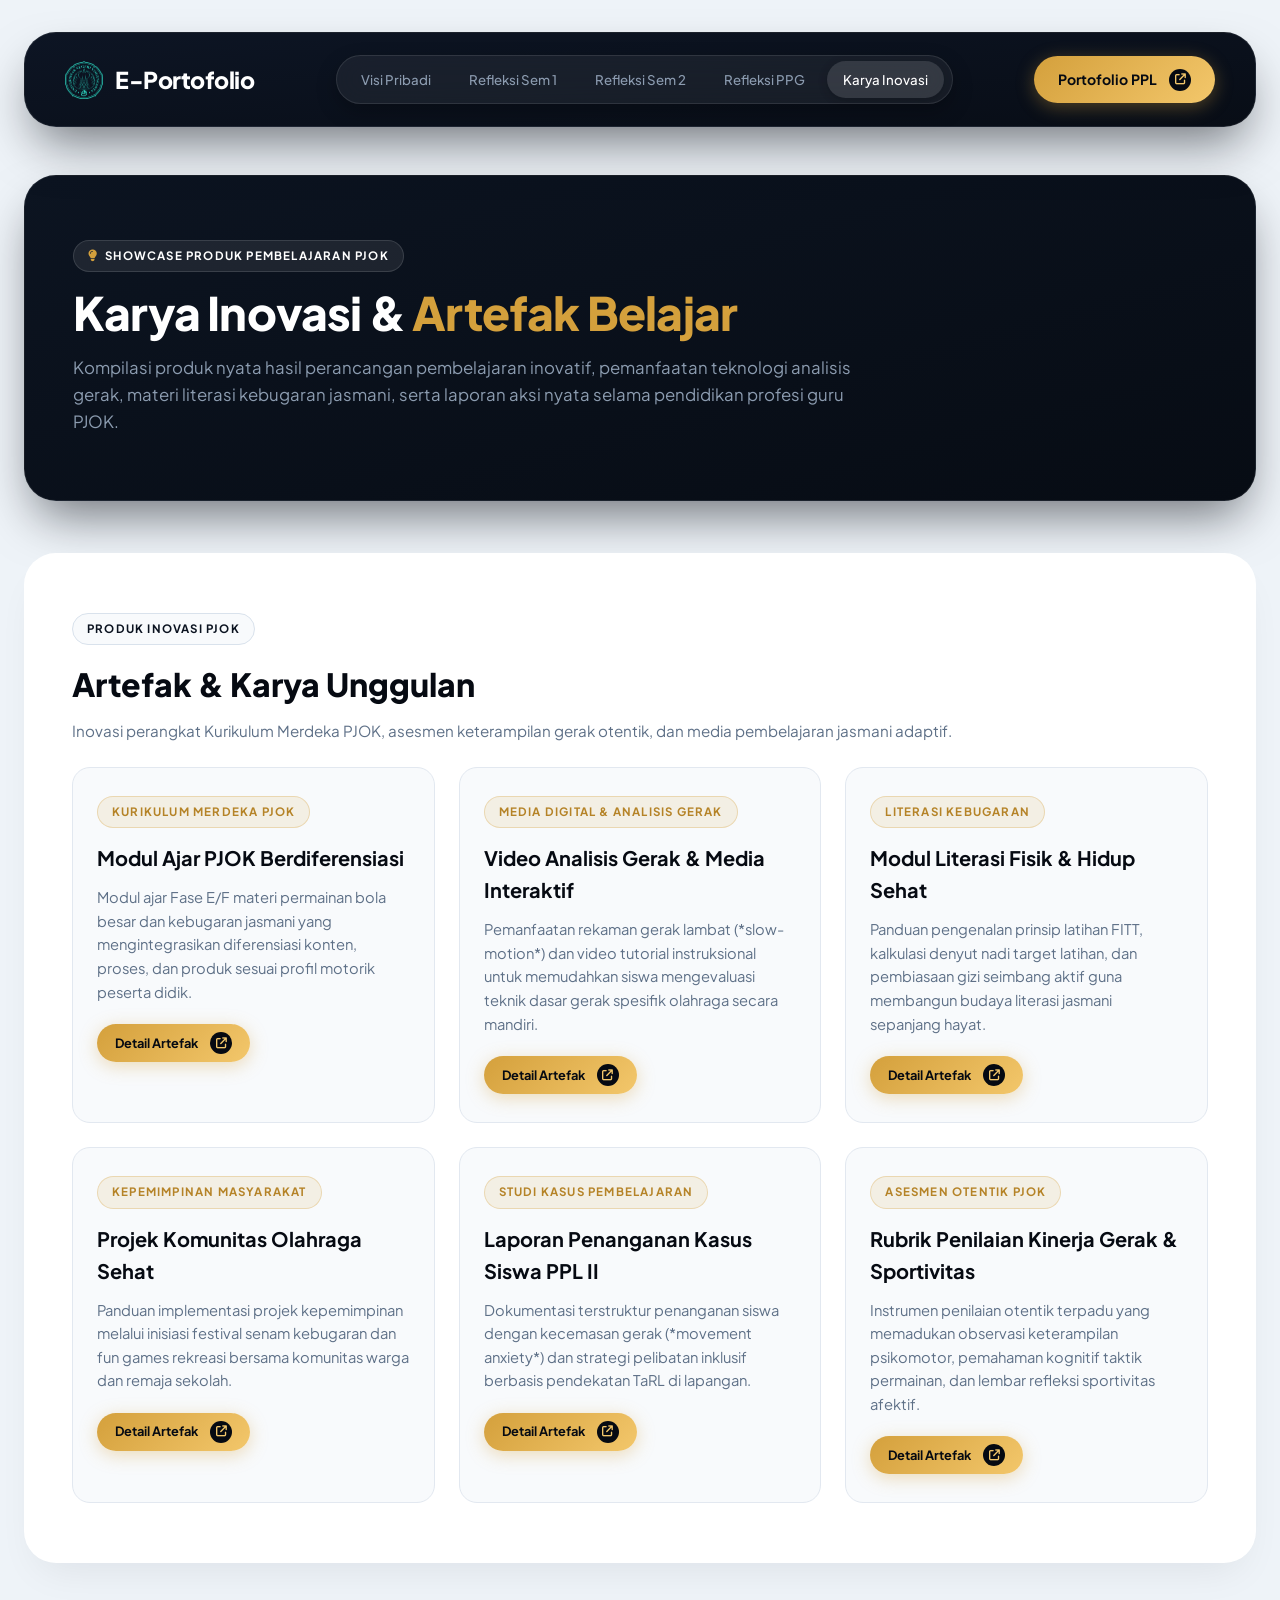
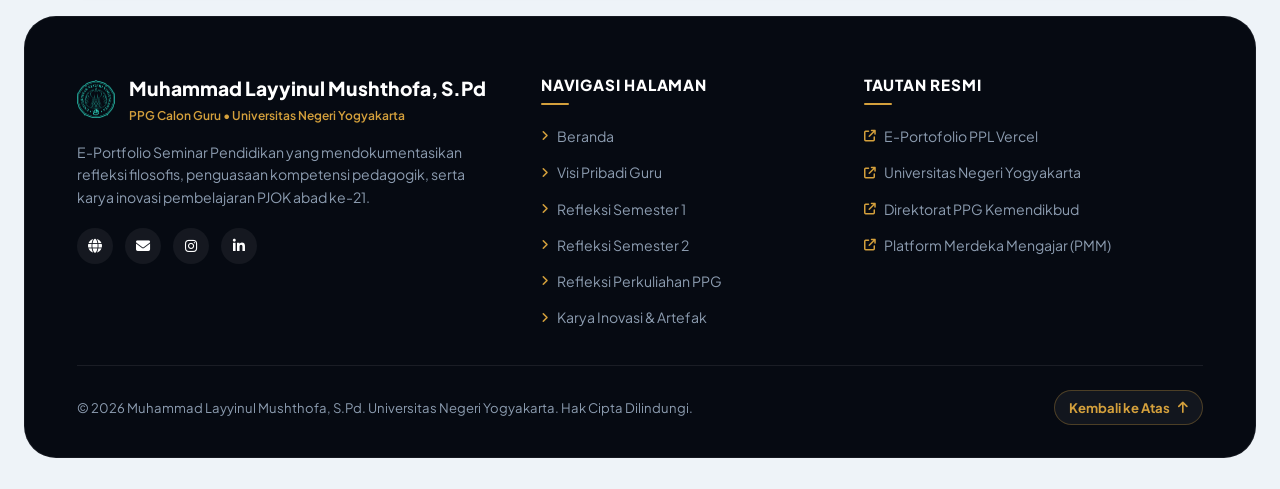
==== commit 2232c766: "Update.Ref" ====
--- a/inovasi.html
+++ b/inovasi.html
@@ -39,6 +39,7 @@
             <a href="visi.html" class="nav-link">Visi Pribadi</a>
             <a href="refleksi1.html" class="nav-link">Refleksi Sem 1</a>
             <a href="refleksi2.html" class="nav-link">Refleksi Sem 2</a>
+            <a href="refleksi-ppg.html" class="nav-link">Refleksi PPG</a>
             <a href="karya.html" class="nav-link active">Karya Inovasi</a>
           </nav>
 
@@ -61,6 +62,7 @@
           <a href="visi.html">Visi Pribadi</a>
           <a href="refleksi1.html">Refleksi Sem 1</a>
           <a href="refleksi2.html">Refleksi Sem 2</a>
+          <a href="refleksi-ppg.html">Refleksi PPG</a>
           <a href="karya.html" class="active">Karya Inovasi</a>
           <a href="https://e-protofolio-ppg-layyinul.vercel.app/" target="_blank">Lihat Portofolio PPL <i class="fa-solid fa-arrow-up-right-from-square"></i></a>
         </div>
@@ -221,6 +223,7 @@
               <li><a href="visi.html"><i class="fa-solid fa-angle-right"></i> Visi Pribadi Guru</a></li>
               <li><a href="refleksi1.html"><i class="fa-solid fa-angle-right"></i> Refleksi Semester 1</a></li>
               <li><a href="refleksi2.html"><i class="fa-solid fa-angle-right"></i> Refleksi Semester 2</a></li>
+              <li><a href="refleksi-ppg.html"><i class="fa-solid fa-angle-right"></i> Refleksi Perkuliahan PPG</a></li>
               <li><a href="karya.html"><i class="fa-solid fa-angle-right"></i> Karya Inovasi &amp; Artefak</a></li>
             </ul>
           </div>
--- a/css/style.css
+++ b/css/style.css
@@ -465,11 +465,19 @@
 
   .nav-pill-center a {
     color: var(--text-muted-dark);
-    font-size: 0.82rem;
+    font-size: 0.8rem;
     font-weight: 500;
-    padding: 8px 18px;
+    padding: 7px 13px;
     border-radius: var(--radius-pill);
     transition: var(--transition);
+    white-space: nowrap;
+  }
+
+  @media (min-width: 1200px) {
+    .nav-pill-center a {
+      font-size: 0.83rem;
+      padding: 8px 16px;
+    }
   }
 
   .nav-pill-center a:hover,
@@ -2286,4 +2294,1081 @@
   gap: 9px;
 }
 
-
+/* ==========================================================================
+   REFLEKSI SEMESTER DETAIL & PDF VIEWER
+   ========================================================================== */
+.refleksi-course-card {
+  background: var(--pure-white);
+  border-radius: var(--radius-container);
+  box-shadow: var(--shadow-lux);
+  border: 1px solid #e2e8f0;
+  padding: 36px 28px;
+  margin-bottom: 40px;
+  position: relative;
+  scroll-margin-top: 110px;
+  transition: box-shadow 0.35s ease, border-color 0.35s ease;
+}
+
+@media (min-width: 992px) {
+  .refleksi-course-card {
+    padding: 48px 40px;
+  }
+}
+
+.refleksi-course-card:hover {
+  border-color: rgba(212, 160, 60, 0.4);
+  box-shadow: 0 16px 40px rgba(0, 0, 0, 0.08);
+}
+
+.refleksi-course-header {
+  display: flex;
+  flex-direction: column;
+  gap: 12px;
+  border-bottom: 2px solid #f1f5f9;
+  padding-bottom: 24px;
+  margin-bottom: 30px;
+}
+
+@media (min-width: 768px) {
+  .refleksi-course-header {
+    flex-direction: row;
+    justify-content: space-between;
+    align-items: center;
+  }
+}
+
+.refleksi-course-meta {
+  display: flex;
+  align-items: center;
+  gap: 14px;
+}
+
+.refleksi-course-num {
+  font-family: var(--font-heading);
+  font-size: 2.2rem;
+  font-weight: 800;
+  color: var(--gold-primary);
+  line-height: 1;
+}
+
+.refleksi-course-header h2 {
+  font-family: var(--font-heading);
+  font-size: clamp(1.4rem, 2.2vw, 1.85rem);
+  font-weight: 800;
+  color: var(--navy-darkest);
+  margin-top: 4px;
+}
+
+/* 2-Column Grid: Left Analysis, Right PDF Viewer */
+.refleksi-course-grid {
+  display: grid;
+  grid-template-columns: 1fr;
+  gap: 32px;
+}
+
+@media (min-width: 1040px) {
+  .refleksi-course-grid {
+    grid-template-columns: 1.15fr 1fr;
+    gap: 36px;
+    align-items: stretch;
+  }
+}
+
+/* Left: 4C Analysis Box */
+.refleksi-analysis-box {
+  display: flex;
+  flex-direction: column;
+  gap: 18px;
+}
+
+.refleksi-4c-item {
+  background: var(--off-white);
+  border-radius: 14px;
+  padding: 18px 20px;
+  border-left: 4px solid var(--gold-primary);
+  transition: transform 0.3s ease, background 0.3s ease;
+}
+
+.refleksi-4c-item:hover {
+  transform: translateX(4px);
+  background: #f8fafc;
+}
+
+.refleksi-4c-label {
+  display: flex;
+  align-items: center;
+  gap: 8px;
+  font-size: 0.76rem;
+  font-weight: 800;
+  letter-spacing: 0.8px;
+  text-transform: uppercase;
+  color: var(--navy-darkest);
+  margin-bottom: 8px;
+}
+
+.refleksi-4c-label i {
+  color: var(--gold-dark);
+  font-size: 0.9rem;
+}
+
+.refleksi-4c-text {
+  font-size: 0.92rem;
+  color: var(--text-dark-secondary);
+  line-height: 1.65;
+}
+
+.refleksi-kesimpulan-card {
+  background: linear-gradient(135deg, rgba(212, 160, 60, 0.08) 0%, rgba(13, 23, 38, 0.04) 100%);
+  border: 1px dashed rgba(212, 160, 60, 0.5);
+  border-radius: 14px;
+  padding: 18px 20px;
+  margin-top: 4px;
+}
+
+.refleksi-kesimpulan-title {
+  font-size: 0.8rem;
+  font-weight: 800;
+  color: var(--gold-dark);
+  text-transform: uppercase;
+  letter-spacing: 0.8px;
+  margin-bottom: 6px;
+  display: flex;
+  align-items: center;
+  gap: 6px;
+}
+
+.refleksi-kesimpulan-desc {
+  font-size: 0.9rem;
+  color: var(--navy-darkest);
+  font-weight: 500;
+  line-height: 1.6;
+  font-style: italic;
+}
+
+/* Right: PDF Viewer Box */
+.refleksi-pdf-container {
+  display: flex;
+  flex-direction: column;
+  background: var(--navy-card);
+  border-radius: 18px;
+  border: 1px solid var(--navy-border);
+  overflow: hidden;
+  box-shadow: 0 10px 25px rgba(0, 0, 0, 0.15);
+  height: 100%;
+  min-height: 520px;
+}
+
+.refleksi-pdf-toolbar {
+  background: var(--navy-surface);
+  padding: 14px 18px;
+  display: flex;
+  justify-content: space-between;
+  align-items: center;
+  border-bottom: 1px solid rgba(255, 255, 255, 0.08);
+}
+
+.refleksi-pdf-info {
+  display: flex;
+  align-items: center;
+  gap: 10px;
+}
+
+.refleksi-pdf-info i {
+  color: #ef4444;
+  font-size: 1.3rem;
+}
+
+.refleksi-pdf-title {
+  font-size: 0.84rem;
+  font-weight: 700;
+  color: var(--text-white);
+  white-space: nowrap;
+  overflow: hidden;
+  text-overflow: ellipsis;
+  max-width: 170px;
+}
+
+@media (min-width: 480px) {
+  .refleksi-pdf-title {
+    max-width: 250px;
+  }
+}
+
+.refleksi-pdf-actions {
+  display: flex;
+  align-items: center;
+  gap: 8px;
+}
+
+.btn-pdf-action {
+  display: inline-flex;
+  align-items: center;
+  gap: 6px;
+  padding: 6px 14px;
+  border-radius: var(--radius-pill);
+  font-size: 0.74rem;
+  font-weight: 700;
+  text-decoration: none;
+  transition: all 0.25s ease;
+}
+
+.btn-pdf-open {
+  background: rgba(255, 255, 255, 0.1);
+  color: var(--text-white);
+  border: 1px solid rgba(255, 255, 255, 0.2);
+}
+
+.btn-pdf-open:hover {
+  background: var(--gold-primary);
+  color: var(--navy-darkest);
+  border-color: var(--gold-primary);
+}
+
+.btn-pdf-download {
+  background: var(--gold-primary);
+  color: var(--navy-darkest);
+  border: 1px solid var(--gold-light);
+}
+
+.btn-pdf-download:hover {
+  background: var(--gold-light);
+  transform: translateY(-2px);
+  box-shadow: 0 4px 12px var(--gold-glow);
+}
+
+.refleksi-pdf-frame-wrap {
+  flex: 1;
+  width: 100%;
+  position: relative;
+  background: #2b2b2b;
+  min-height: 480px;
+}
+
+.refleksi-pdf-frame {
+  width: 100%;
+  height: 100%;
+  min-height: 480px;
+  border: none;
+}
+
+/* Quick Jump Pill Navigation */
+.refleksi-quick-nav-wrap {
+  position: sticky;
+  top: 90px;
+  z-index: 30;
+  margin-bottom: 32px;
+}
+
+.refleksi-quick-nav {
+  display: flex;
+  flex-wrap: wrap;
+  gap: 8px;
+  padding: 12px 16px;
+  background: rgba(255, 255, 255, 0.95);
+  backdrop-filter: blur(12px);
+  border-radius: var(--radius-pill);
+  box-shadow: 0 8px 30px rgba(0, 0, 0, 0.08);
+  border: 1px solid rgba(212, 160, 60, 0.25);
+  justify-content: center;
+}
+
+.quick-nav-pill {
+  display: inline-flex;
+  align-items: center;
+  gap: 6px;
+  padding: 8px 16px;
+  border-radius: var(--radius-pill);
+  font-size: 0.78rem;
+  font-weight: 700;
+  color: var(--navy-darkest);
+  background: #f1f5f9;
+  text-decoration: none;
+  transition: all 0.25s ease;
+  border: 1px solid transparent;
+}
+
+.quick-nav-pill:hover,
+.quick-nav-pill.active {
+  background: var(--navy-darkest);
+  color: var(--gold-primary);
+  border-color: var(--gold-primary);
+  transform: translateY(-2px);
+}
+
+
+
+/* ==========================================================================
+   VISI PRIBADI & LK 1 IDENTIFIKASI DIRI STYLES
+   ========================================================================== */
+.visi-hero-quote-box {
+  background: linear-gradient(145deg, #0d1726 0%, #070d16 100%);
+  border-radius: var(--radius-container);
+  border: 1px solid rgba(212, 160, 60, 0.25);
+  box-shadow: 0 16px 40px rgba(0, 0, 0, 0.25);
+  padding: 44px 32px;
+  position: relative;
+  overflow: hidden;
+  margin-bottom: 32px;
+}
+
+@media (min-width: 992px) {
+  .visi-hero-quote-box {
+    padding: 56px 52px;
+  }
+}
+
+.visi-hero-quote-box::before {
+  content: '';
+  position: absolute;
+  top: -40px;
+  right: 25px;
+  font-family: serif;
+  font-size: 15rem;
+  line-height: 1;
+  color: rgba(212, 160, 60, 0.05);
+  pointer-events: none;
+  font-weight: 900;
+}
+
+.visi-quote-text {
+  font-family: var(--font-heading);
+  font-size: clamp(1.15rem, 1.8vw, 1.45rem);
+  font-weight: 600;
+  line-height: 1.6;
+  color: #f8fafc;
+  margin-bottom: 24px;
+  position: relative;
+  z-index: 1;
+}
+
+.visi-quote-author {
+  display: flex;
+  align-items: center;
+  gap: 16px;
+  position: relative;
+  z-index: 1;
+}
+
+.lk-card {
+  background: var(--pure-white);
+  border-radius: var(--radius-container);
+  padding: 38px 28px;
+  box-shadow: var(--shadow-lux);
+  border: 1px solid rgba(0, 0, 0, 0.05);
+  margin-bottom: 30px;
+  transition: transform 0.3s ease, box-shadow 0.3s ease;
+}
+
+@media (min-width: 992px) {
+  .lk-card {
+    padding: 48px 42px;
+  }
+}
+
+.lk-card:hover {
+  box-shadow: 0 20px 45px rgba(0, 0, 0, 0.08);
+}
+
+.lk-indicator-badge {
+  display: inline-flex;
+  align-items: center;
+  gap: 8px;
+  padding: 6px 14px;
+  background: rgba(212, 160, 60, 0.12);
+  color: var(--navy-darkest);
+  border: 1px solid rgba(212, 160, 60, 0.35);
+  border-radius: var(--radius-pill);
+  font-size: 0.8rem;
+  font-weight: 800;
+  letter-spacing: 0.5px;
+  text-transform: uppercase;
+  margin-bottom: 12px;
+}
+
+.lk-question-title {
+  font-family: var(--font-heading);
+  font-size: clamp(1.35rem, 2vw, 1.8rem);
+  font-weight: 800;
+  color: var(--navy-darkest);
+  margin-bottom: 18px;
+  display: flex;
+  align-items: flex-start;
+  gap: 12px;
+}
+
+.lk-answer-box {
+  background: #f8fafc;
+  border-left: 4px solid var(--gold-primary);
+  border-radius: 0 16px 16px 0;
+  padding: 22px 24px;
+  margin-bottom: 24px;
+  font-size: 1.02rem;
+  line-height: 1.7;
+  color: #1e293b;
+  position: relative;
+}
+
+.lk-answer-box::before {
+  content: "Uraian Jawaban LK 1:";
+  display: block;
+  font-size: 0.72rem;
+  font-weight: 800;
+  letter-spacing: 1px;
+  color: var(--gold-dark);
+  text-transform: uppercase;
+  margin-bottom: 8px;
+}
+
+.lk-deep-dive {
+  display: grid;
+  grid-template-columns: 1fr;
+  gap: 16px;
+  margin-top: 20px;
+}
+
+@media (min-width: 768px) {
+  .lk-deep-dive-3 {
+    grid-template-columns: repeat(3, 1fr);
+  }
+  .lk-deep-dive-2 {
+    grid-template-columns: repeat(2, 1fr);
+  }
+  .lk-deep-dive-4 {
+    grid-template-columns: repeat(2, 1fr);
+  }
+}
+
+@media (min-width: 1100px) {
+  .lk-deep-dive-4 {
+    grid-template-columns: repeat(4, 1fr);
+  }
+}
+
+.lk-sub-box {
+  background: #ffffff;
+  border: 1px solid #e2e8f0;
+  border-radius: 14px;
+  padding: 20px 18px;
+  transition: all 0.25s ease;
+}
+
+.lk-sub-box:hover {
+  border-color: var(--gold-primary);
+  transform: translateY(-3px);
+  box-shadow: 0 8px 24px rgba(0, 0, 0, 0.05);
+}
+
+.lk-sub-box-icon {
+  width: 40px;
+  height: 40px;
+  border-radius: 10px;
+  background: rgba(212, 160, 60, 0.12);
+  color: var(--gold-dark);
+  display: flex;
+  align-items: center;
+  justify-content: center;
+  font-size: 1.15rem;
+  margin-bottom: 12px;
+}
+
+.lk-sub-box h4 {
+  font-size: 0.98rem;
+  font-weight: 800;
+  color: var(--navy-darkest);
+  margin-bottom: 8px;
+  line-height: 1.3;
+}
+
+.lk-sub-box p {
+  font-size: 0.88rem;
+  color: var(--text-muted-light);
+  line-height: 1.55;
+  margin: 0;
+}
+
+/* Rubrik Table Card */
+.rubrik-card {
+  background: linear-gradient(165deg, #0b1320 0%, #060b13 100%);
+  border-radius: var(--radius-container);
+  border: 1px solid rgba(212, 160, 60, 0.25);
+  box-shadow: var(--shadow-navy);
+  padding: 44px 28px;
+  color: var(--text-white);
+  margin-bottom: 32px;
+}
+
+@media (min-width: 992px) {
+  .rubrik-card {
+    padding: 56px 44px;
+  }
+}
+
+.rubrik-header-wrap {
+  display: flex;
+  flex-direction: column;
+  gap: 16px;
+  margin-bottom: 30px;
+}
+
+@media (min-width: 768px) {
+  .rubrik-header-wrap {
+    flex-direction: row;
+    align-items: center;
+    justify-content: space-between;
+  }
+}
+
+.rubrik-score-badge {
+  display: inline-flex;
+  align-items: center;
+  gap: 12px;
+  background: rgba(212, 160, 60, 0.15);
+  border: 1.5px solid var(--gold-primary);
+  border-radius: var(--radius-pill);
+  padding: 10px 22px;
+}
+
+.rubrik-score-num {
+  font-family: var(--font-heading);
+  font-size: 1.8rem;
+  font-weight: 800;
+  color: var(--gold-primary);
+  line-height: 1;
+}
+
+.rubrik-score-label {
+  font-size: 0.78rem;
+  font-weight: 700;
+  color: #e2e8f0;
+  text-transform: uppercase;
+  letter-spacing: 0.8px;
+}
+
+.rubrik-grid {
+  display: grid;
+  grid-template-columns: 1fr;
+  gap: 18px;
+}
+
+@media (min-width: 992px) {
+  .rubrik-grid {
+    grid-template-columns: repeat(3, 1fr);
+  }
+}
+
+.rubrik-item {
+  background: rgba(255, 255, 255, 0.04);
+  border: 1px solid rgba(255, 255, 255, 0.09);
+  border-radius: 18px;
+  padding: 24px 20px;
+  display: flex;
+  flex-direction: column;
+  justify-content: space-between;
+  transition: all 0.3s ease;
+}
+
+.rubrik-item:hover {
+  background: rgba(255, 255, 255, 0.07);
+  border-color: rgba(212, 160, 60, 0.5);
+  transform: translateY(-4px);
+}
+
+.rubrik-item-top {
+  margin-bottom: 16px;
+}
+
+.rubrik-kriteria-num {
+  font-size: 0.72rem;
+  font-weight: 800;
+  color: var(--gold-primary);
+  letter-spacing: 1px;
+  text-transform: uppercase;
+  margin-bottom: 6px;
+}
+
+.rubrik-kriteria-title {
+  font-size: 0.98rem;
+  font-weight: 700;
+  color: #f8fafc;
+  line-height: 1.35;
+  margin-bottom: 10px;
+}
+
+.rubrik-desc {
+  font-size: 0.84rem;
+  color: var(--text-muted-dark);
+  line-height: 1.5;
+}
+
+.rubrik-item-bottom {
+  border-top: 1px dashed rgba(255, 255, 255, 0.12);
+  padding-top: 14px;
+  display: flex;
+  align-items: center;
+  justify-content: space-between;
+}
+
+.rubrik-points {
+  font-family: var(--font-heading);
+  font-size: 1.15rem;
+  font-weight: 800;
+  color: var(--gold-primary);
+}
+
+.rubrik-status {
+  font-size: 0.72rem;
+  font-weight: 700;
+  color: #38bdf8;
+  display: flex;
+  align-items: center;
+  gap: 5px;
+}
+
+
+
+/* LK 1 Official Table Styles */
+.lk-table-container {
+  background: var(--pure-white);
+  border-radius: var(--radius-container);
+  box-shadow: var(--shadow-lux);
+  border: 1px solid rgba(0, 0, 0, 0.06);
+  padding: 36px 28px;
+  margin-bottom: 32px;
+}
+
+@media (min-width: 992px) {
+  .lk-table-container {
+    padding: 48px 40px;
+  }
+}
+
+.lk-table-responsive {
+  width: 100%;
+  overflow-x: auto;
+  border-radius: 14px;
+  border: 1px solid #e2e8f0;
+  margin-top: 20px;
+  margin-bottom: 20px;
+}
+
+.lk-official-table {
+  width: 100%;
+  border-collapse: collapse;
+  text-align: left;
+  font-size: 0.92rem;
+  min-width: 780px;
+}
+
+.lk-official-table thead {
+  background: linear-gradient(135deg, #0d1726 0%, #080d16 100%);
+  color: #ffffff;
+}
+
+.lk-official-table th {
+  padding: 16px 20px;
+  font-family: var(--font-heading);
+  font-weight: 700;
+  font-size: 0.84rem;
+  letter-spacing: 0.8px;
+  text-transform: uppercase;
+  color: var(--gold-primary);
+  border-bottom: 2px solid var(--gold-primary);
+  white-space: nowrap;
+}
+
+.lk-official-table td {
+  padding: 20px 20px;
+  border-bottom: 1px solid #e2e8f0;
+  vertical-align: top;
+  line-height: 1.6;
+  color: #1e293b;
+}
+
+.lk-official-table tbody tr:nth-child(even) {
+  background-color: #f8fafc;
+}
+
+.lk-official-table tbody tr:hover {
+  background-color: rgba(212, 160, 60, 0.05);
+}
+
+.lk-table-badge {
+  display: inline-block;
+  padding: 4px 10px;
+  border-radius: var(--radius-pill);
+  font-size: 0.75rem;
+  font-weight: 800;
+  background: rgba(212, 160, 60, 0.15);
+  color: var(--navy-darkest);
+  border: 1px solid rgba(212, 160, 60, 0.3);
+  margin-bottom: 6px;
+}
+
+.lk-table-answer {
+  background: #ffffff;
+  border-left: 3px solid var(--gold-primary);
+  padding: 12px 14px;
+  border-radius: 0 8px 8px 0;
+  font-weight: 500;
+  color: #0f172a;
+  box-shadow: 0 2px 6px rgba(0, 0, 0, 0.03);
+}
+
+.lk-table-context {
+  font-size: 0.86rem;
+  color: #475569;
+}
+
+
+/* ==========================================================================
+   REFLEKSI PERKULIAHAN PPG STYLES
+   ========================================================================== */
+
+/* Learning Journey Timeline */
+.journey-timeline {
+  position: relative;
+  margin: 36px 0 20px;
+  padding-left: 20px;
+}
+
+@media (min-width: 768px) {
+  .journey-timeline {
+    padding-left: 0;
+  }
+  .journey-timeline::before {
+    content: '';
+    position: absolute;
+    left: 50%;
+    top: 20px;
+    bottom: 20px;
+    width: 2px;
+    background: linear-gradient(180deg, var(--gold-primary) 0%, rgba(212, 160, 60, 0.2) 100%);
+    transform: translateX(-50%);
+  }
+}
+
+.journey-step-item {
+  position: relative;
+  margin-bottom: 36px;
+}
+
+@media (min-width: 768px) {
+  .journey-step-item {
+    display: flex;
+    justify-content: flex-end;
+    padding-right: 36px;
+    width: 50%;
+  }
+
+  .journey-step-item:nth-child(even) {
+    align-self: flex-end;
+    margin-left: 50%;
+    justify-content: flex-start;
+    padding-right: 0;
+    padding-left: 36px;
+  }
+}
+
+.journey-step-node {
+  position: absolute;
+  width: 38px;
+  height: 38px;
+  border-radius: 50%;
+  background: var(--navy-darkest);
+  border: 2px solid var(--gold-primary);
+  color: var(--gold-primary);
+  display: flex;
+  align-items: center;
+  justify-content: center;
+  font-size: 0.95rem;
+  box-shadow: 0 0 15px var(--gold-glow);
+  z-index: 2;
+  top: 18px;
+}
+
+@media (max-width: 767px) {
+  .journey-step-node {
+    left: -38px;
+  }
+}
+
+@media (min-width: 768px) {
+  .journey-step-item:nth-child(odd) .journey-step-node {
+    right: -19px;
+  }
+  .journey-step-item:nth-child(even) .journey-step-node {
+    left: -19px;
+  }
+}
+
+.journey-step-card {
+  background: #ffffff;
+  border: 1px solid #e2e8f0;
+  border-radius: 18px;
+  padding: 26px 24px;
+  box-shadow: 0 8px 24px rgba(0, 0, 0, 0.04);
+  transition: all 0.3s ease;
+  width: 100%;
+}
+
+.journey-step-card:hover {
+  transform: translateY(-4px);
+  border-color: var(--gold-primary);
+  box-shadow: 0 14px 32px rgba(0, 0, 0, 0.08);
+}
+
+.journey-step-phase {
+  display: inline-block;
+  padding: 4px 12px;
+  background: rgba(212, 160, 60, 0.12);
+  color: var(--navy-darkest);
+  border: 1px solid rgba(212, 160, 60, 0.3);
+  border-radius: var(--radius-pill);
+  font-size: 0.74rem;
+  font-weight: 800;
+  letter-spacing: 0.5px;
+  text-transform: uppercase;
+  margin-bottom: 10px;
+}
+
+.journey-step-title {
+  font-family: var(--font-heading);
+  font-size: 1.15rem;
+  font-weight: 800;
+  color: var(--navy-darkest);
+  margin-bottom: 8px;
+}
+
+.journey-step-desc {
+  font-size: 0.88rem;
+  color: var(--text-muted-light);
+  line-height: 1.6;
+  margin: 0;
+}
+
+/* 4F Reflection Grid (Facts, Feelings, Findings, Future) */
+.four-f-grid {
+  display: grid;
+  grid-template-columns: 1fr;
+  gap: 22px;
+  margin-top: 24px;
+}
+
+@media (min-width: 768px) {
+  .four-f-grid {
+    grid-template-columns: repeat(2, 1fr);
+  }
+}
+
+.four-f-card {
+  background: #ffffff;
+  border: 1px solid #e2e8f0;
+  border-radius: 18px;
+  padding: 30px 26px;
+  transition: all 0.3s ease;
+  position: relative;
+  overflow: hidden;
+}
+
+.four-f-card::before {
+  content: '';
+  position: absolute;
+  top: 0;
+  left: 0;
+  width: 4px;
+  height: 100%;
+  background: var(--gold-primary);
+  opacity: 0.8;
+}
+
+.four-f-card:hover {
+  transform: translateY(-5px);
+  border-color: var(--gold-primary);
+  box-shadow: 0 16px 36px rgba(0, 0, 0, 0.07);
+}
+
+.four-f-badge {
+  display: inline-flex;
+  align-items: center;
+  gap: 6px;
+  padding: 5px 12px;
+  border-radius: var(--radius-pill);
+  font-size: 0.75rem;
+  font-weight: 800;
+  text-transform: uppercase;
+  letter-spacing: 0.5px;
+  margin-bottom: 14px;
+}
+
+.four-f-badge.facts { background: #eff6ff; color: #1d4ed8; border: 1px solid #bfdbfe; }
+.four-f-badge.feelings { background: #fdf2f8; color: #be185d; border: 1px solid #fbcfe8; }
+.four-f-badge.findings { background: #fefce8; color: #a16207; border: 1px solid #fef08a; }
+.four-f-badge.future { background: #f0fdf4; color: #15803d; border: 1px solid #bbf7d0; }
+
+.four-f-card h3 {
+  font-family: var(--font-heading);
+  font-size: 1.25rem;
+  font-weight: 800;
+  color: var(--navy-darkest);
+  margin-bottom: 12px;
+}
+
+.four-f-card p {
+  font-size: 0.9rem;
+  color: #334155;
+  line-height: 1.65;
+  margin-bottom: 14px;
+}
+
+.four-f-card ul {
+  margin: 0;
+  padding-left: 18px;
+  font-size: 0.88rem;
+  color: #475569;
+  line-height: 1.6;
+}
+
+.four-f-card ul li {
+  margin-bottom: 6px;
+}
+
+/* 4 Teacher Competency Matrix */
+.comp-matrix-grid {
+  display: grid;
+  grid-template-columns: 1fr;
+  gap: 20px;
+  margin-top: 24px;
+}
+
+@media (min-width: 768px) {
+  .comp-matrix-grid {
+    grid-template-columns: repeat(2, 1fr);
+  }
+}
+
+@media (min-width: 1100px) {
+  .comp-matrix-grid {
+    grid-template-columns: repeat(4, 1fr);
+  }
+}
+
+.comp-matrix-card {
+  background: var(--off-white);
+  border: 1px solid #e2e8f0;
+  border-radius: 16px;
+  padding: 24px 20px;
+  transition: all 0.25s ease;
+}
+
+.comp-matrix-card:hover {
+  background: #ffffff;
+  border-color: var(--gold-primary);
+  transform: translateY(-4px);
+  box-shadow: 0 10px 28px rgba(0, 0, 0, 0.06);
+}
+
+.comp-matrix-icon {
+  width: 44px;
+  height: 44px;
+  border-radius: 12px;
+  background: rgba(212, 160, 60, 0.14);
+  color: var(--gold-dark);
+  display: flex;
+  align-items: center;
+  justify-content: center;
+  font-size: 1.2rem;
+  margin-bottom: 14px;
+}
+
+.comp-matrix-card h4 {
+  font-size: 1.05rem;
+  font-weight: 800;
+  color: var(--navy-darkest);
+  margin-bottom: 8px;
+}
+
+.comp-matrix-card p {
+  font-size: 0.86rem;
+  color: var(--text-muted-light);
+  line-height: 1.55;
+  margin: 0;
+}
+
+/* Reflection Document Showcase / Placeholder Box */
+.refleksi-doc-placeholder {
+  background: linear-gradient(145deg, #0d1726 0%, #070d16 100%);
+  border-radius: var(--radius-container);
+  border: 1px solid rgba(212, 160, 60, 0.25);
+  box-shadow: var(--shadow-navy);
+  padding: 40px 28px;
+  color: var(--text-white);
+  margin-top: 24px;
+  position: relative;
+  overflow: hidden;
+}
+
+@media (min-width: 992px) {
+  .refleksi-doc-placeholder {
+    padding: 50px 44px;
+  }
+}
+
+.refleksi-doc-box {
+  background: rgba(255, 255, 255, 0.04);
+  border: 1px dashed rgba(212, 160, 60, 0.4);
+  border-radius: 16px;
+  padding: 28px 24px;
+  text-align: center;
+  margin-top: 20px;
+}
+
+.refleksi-doc-box i.main-icon {
+  font-size: 2.8rem;
+  color: var(--gold-primary);
+  margin-bottom: 14px;
+  display: inline-block;
+}
+
+.refleksi-doc-box h4 {
+  font-family: var(--font-heading);
+  font-size: 1.2rem;
+  color: #ffffff;
+  margin-bottom: 8px;
+}
+
+.refleksi-doc-box p {
+  font-size: 0.9rem;
+  color: var(--text-muted-dark);
+  max-width: 620px;
+  margin: 0 auto 20px;
+  line-height: 1.6;
+}
+
+.refleksi-quick-links {
+  display: flex;
+  flex-wrap: wrap;
+  justify-content: center;
+  gap: 12px;
+}
+
+.refleksi-quick-btn {
+  display: inline-flex;
+  align-items: center;
+  gap: 8px;
+  padding: 9px 18px;
+  border-radius: var(--radius-pill);
+  font-size: 0.82rem;
+  font-weight: 700;
+  text-decoration: none;
+  transition: all 0.25s ease;
+  background: rgba(255, 255, 255, 0.08);
+  color: #f1f5f9;
+  border: 1px solid rgba(255, 255, 255, 0.15);
+}
+
+.refleksi-quick-btn:hover {
+  background: var(--gold-primary);
+  color: var(--navy-darkest);
+  border-color: var(--gold-primary);
+  transform: translateY(-2px);
+}
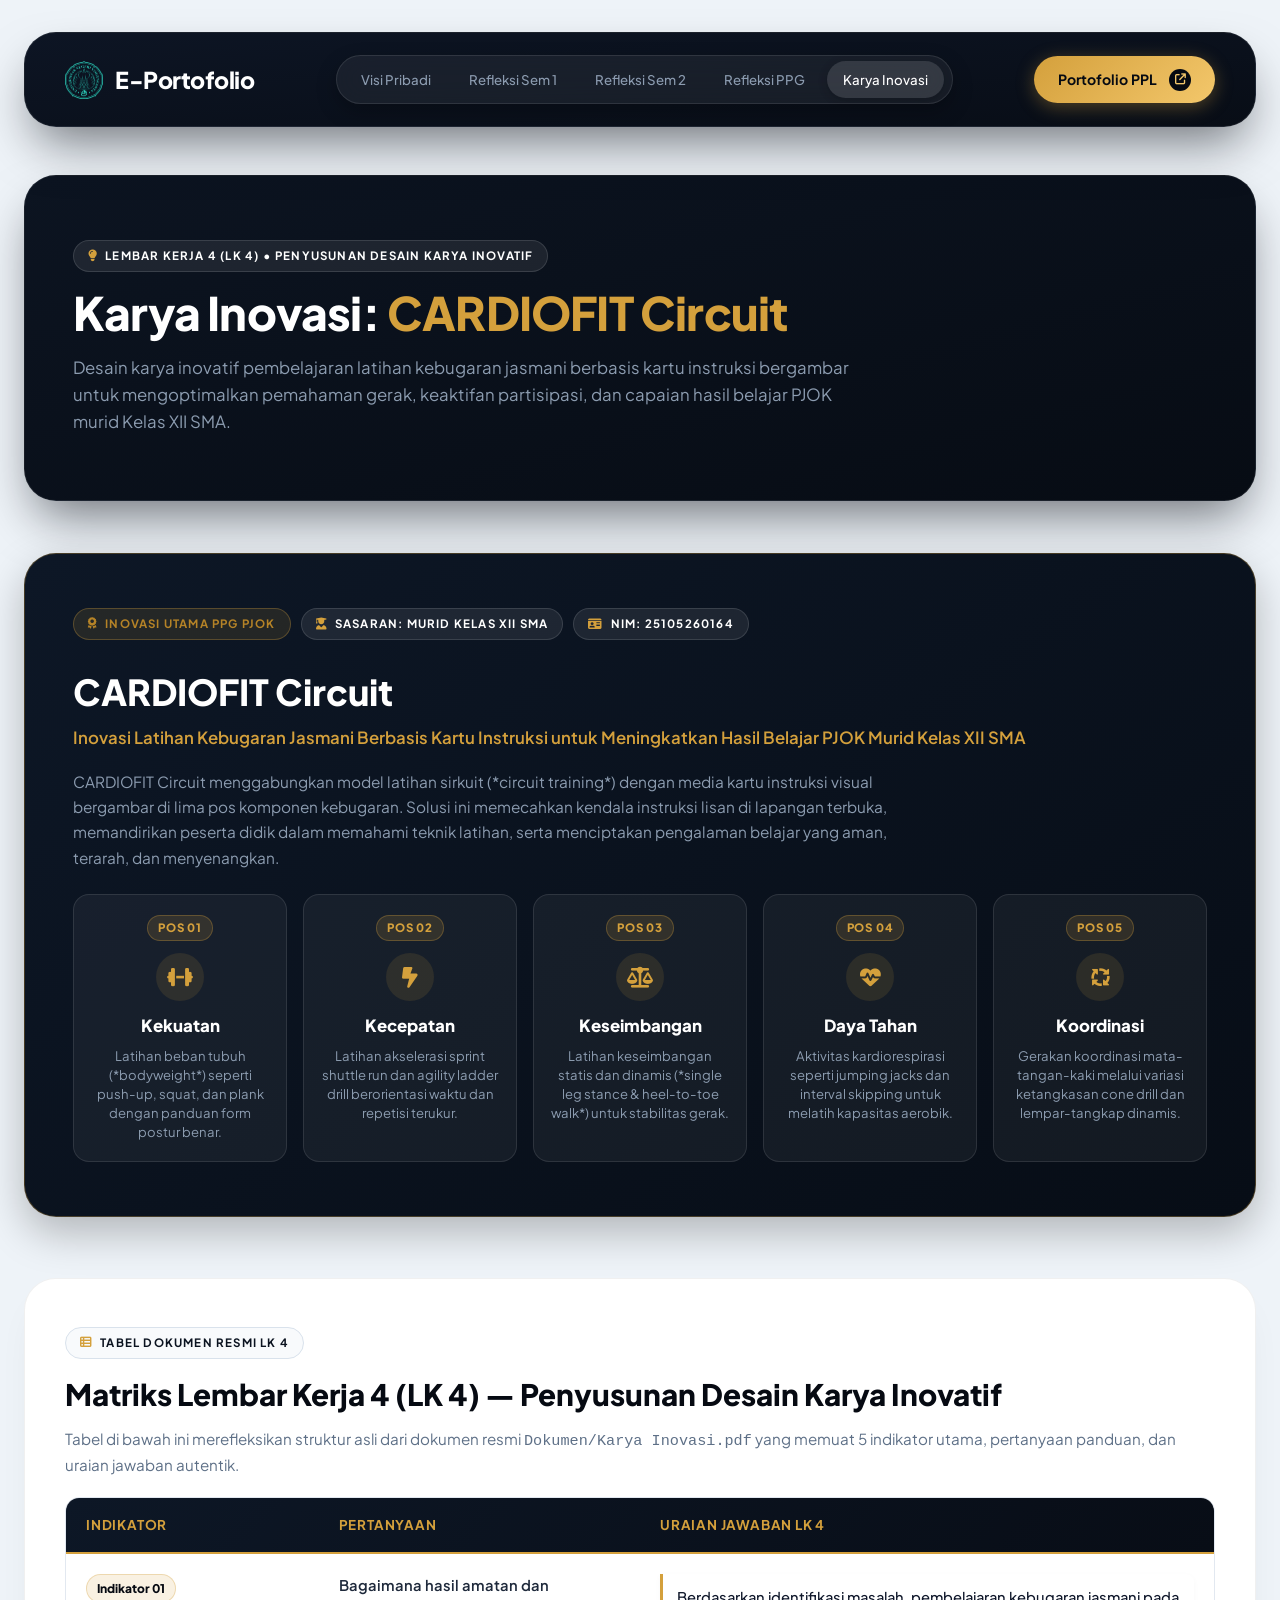
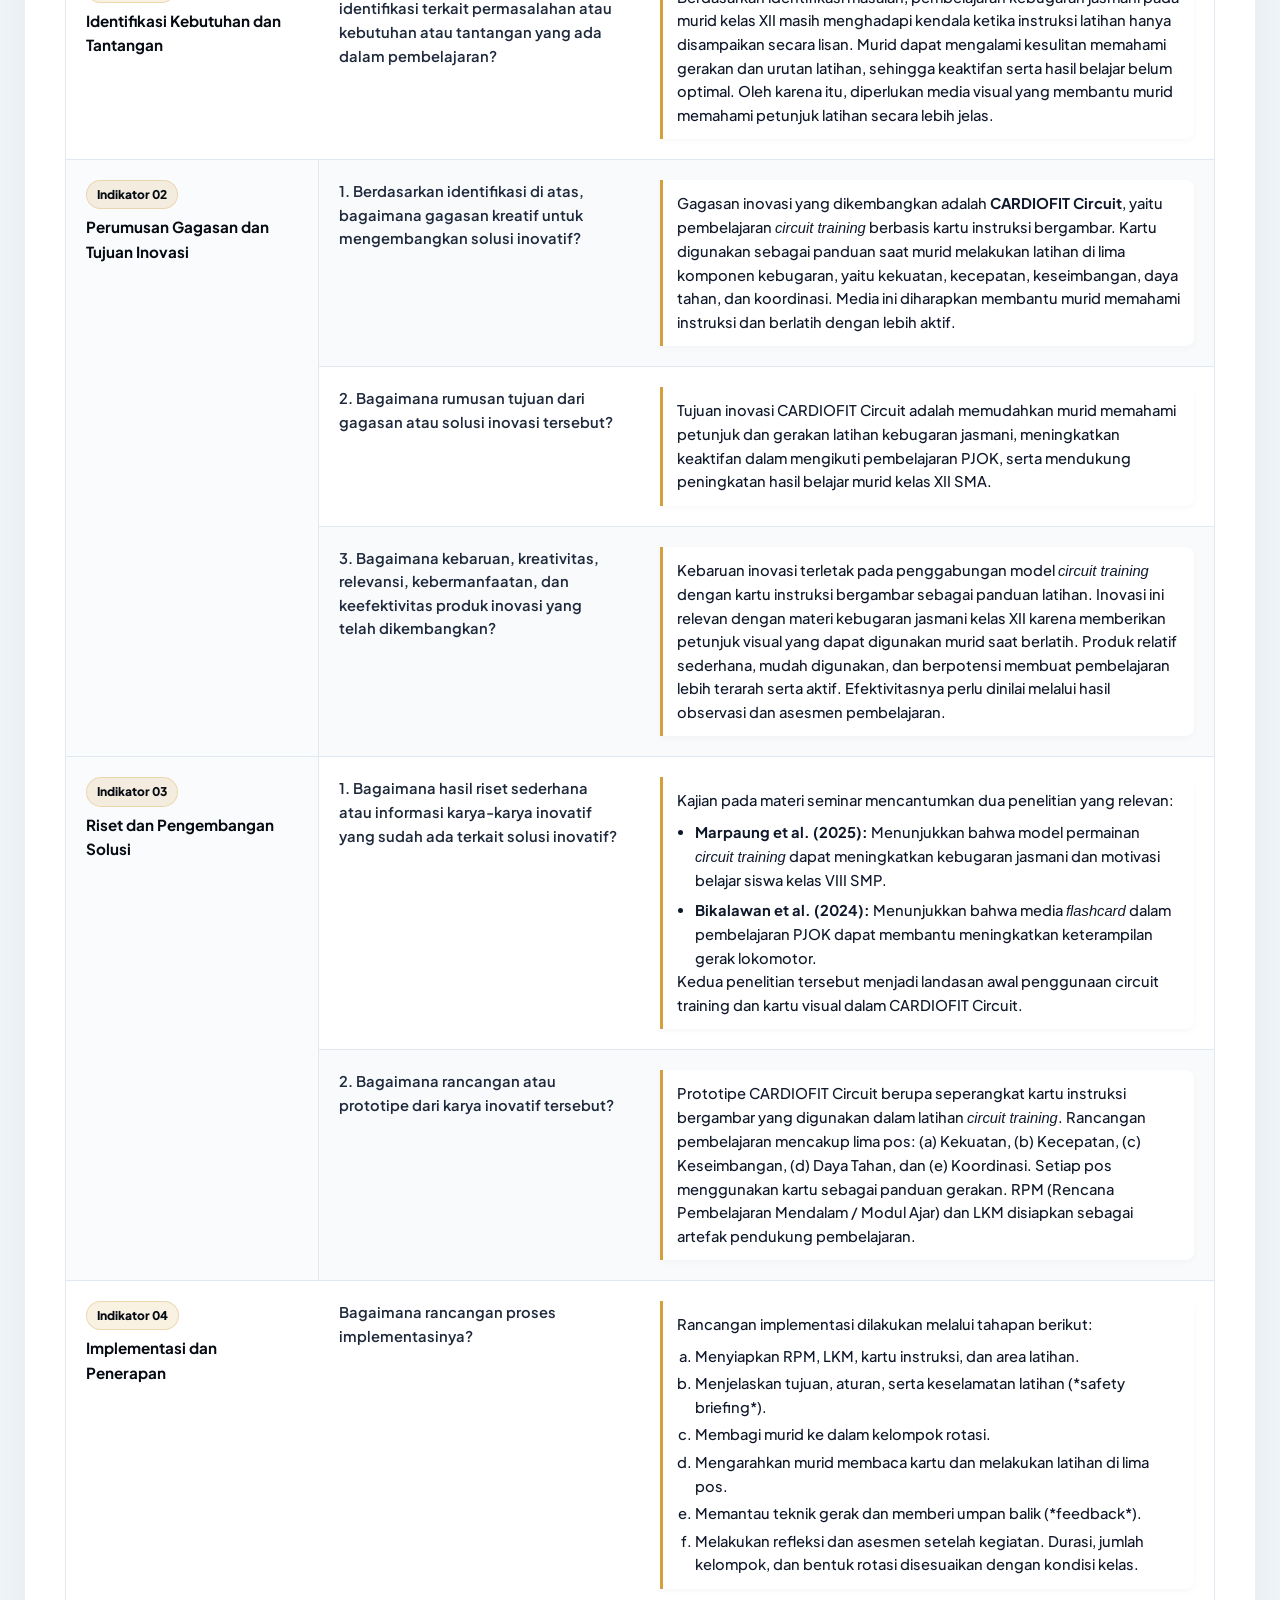
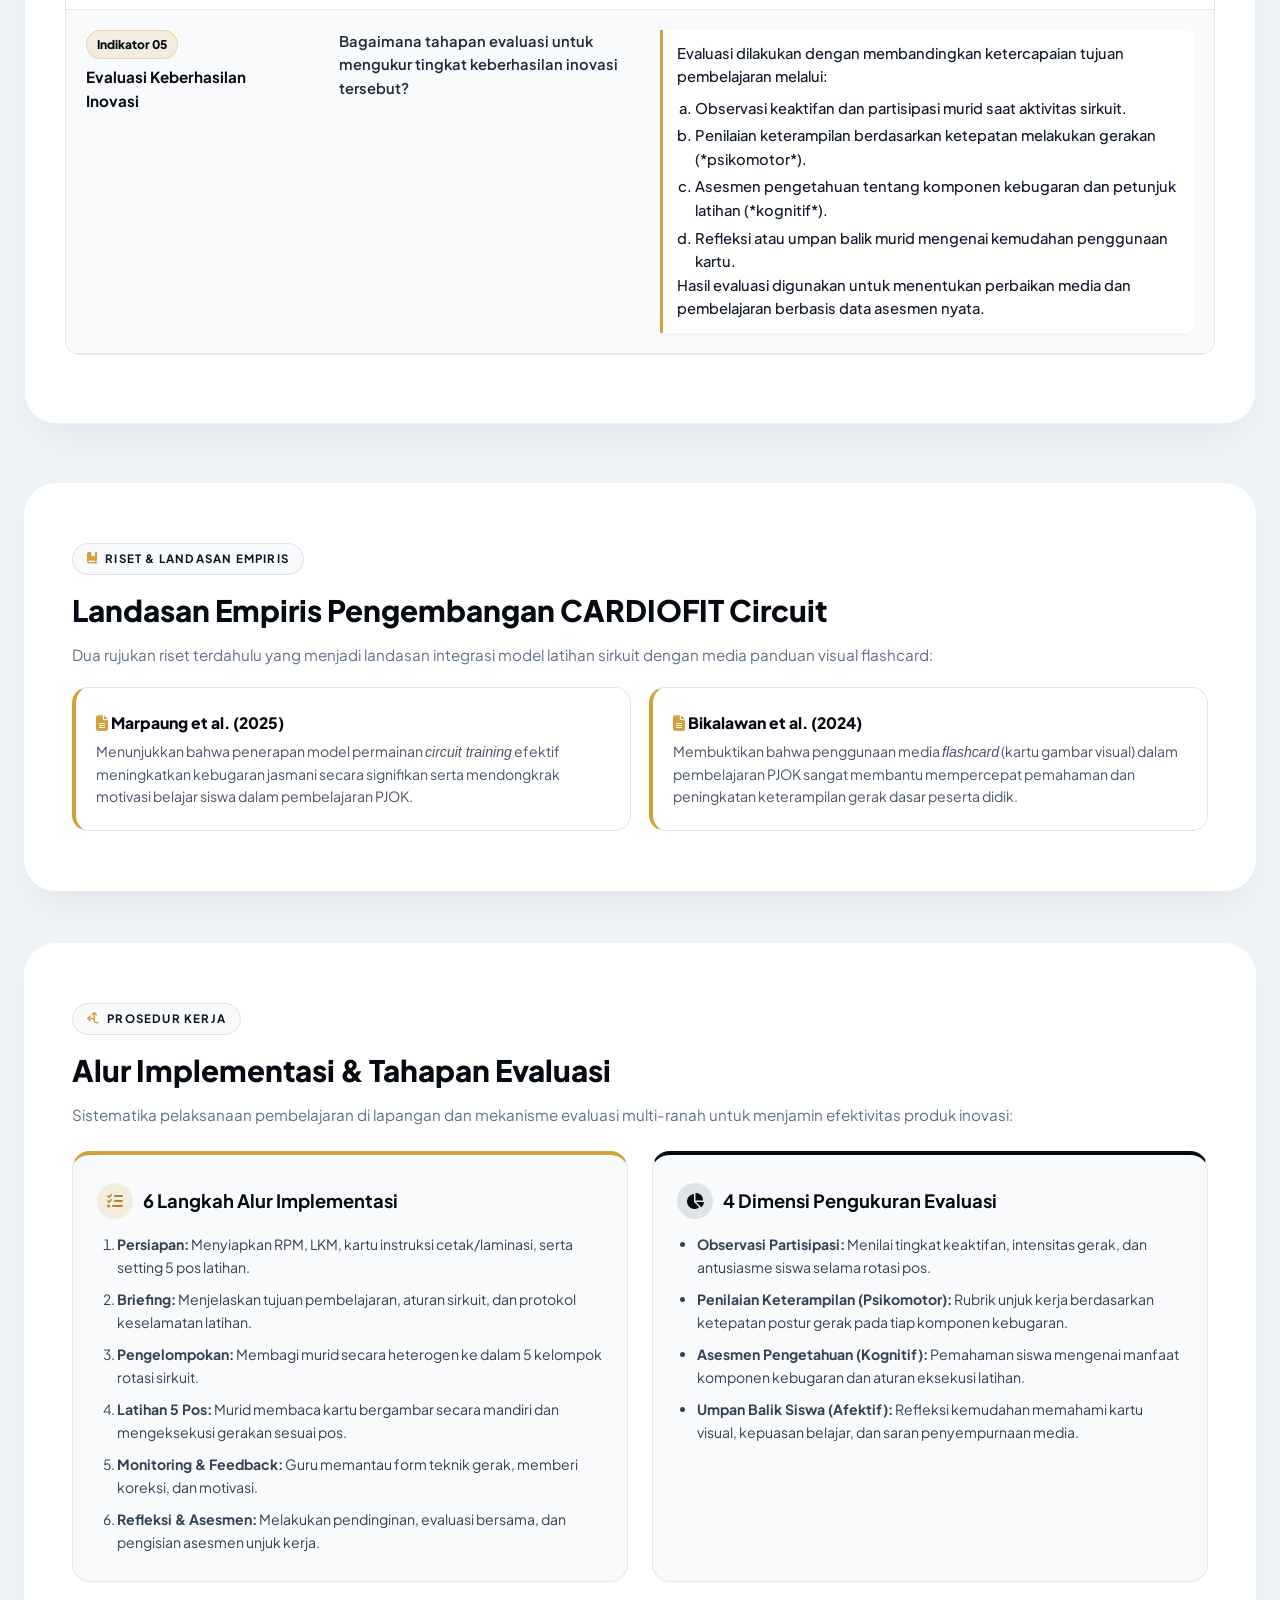
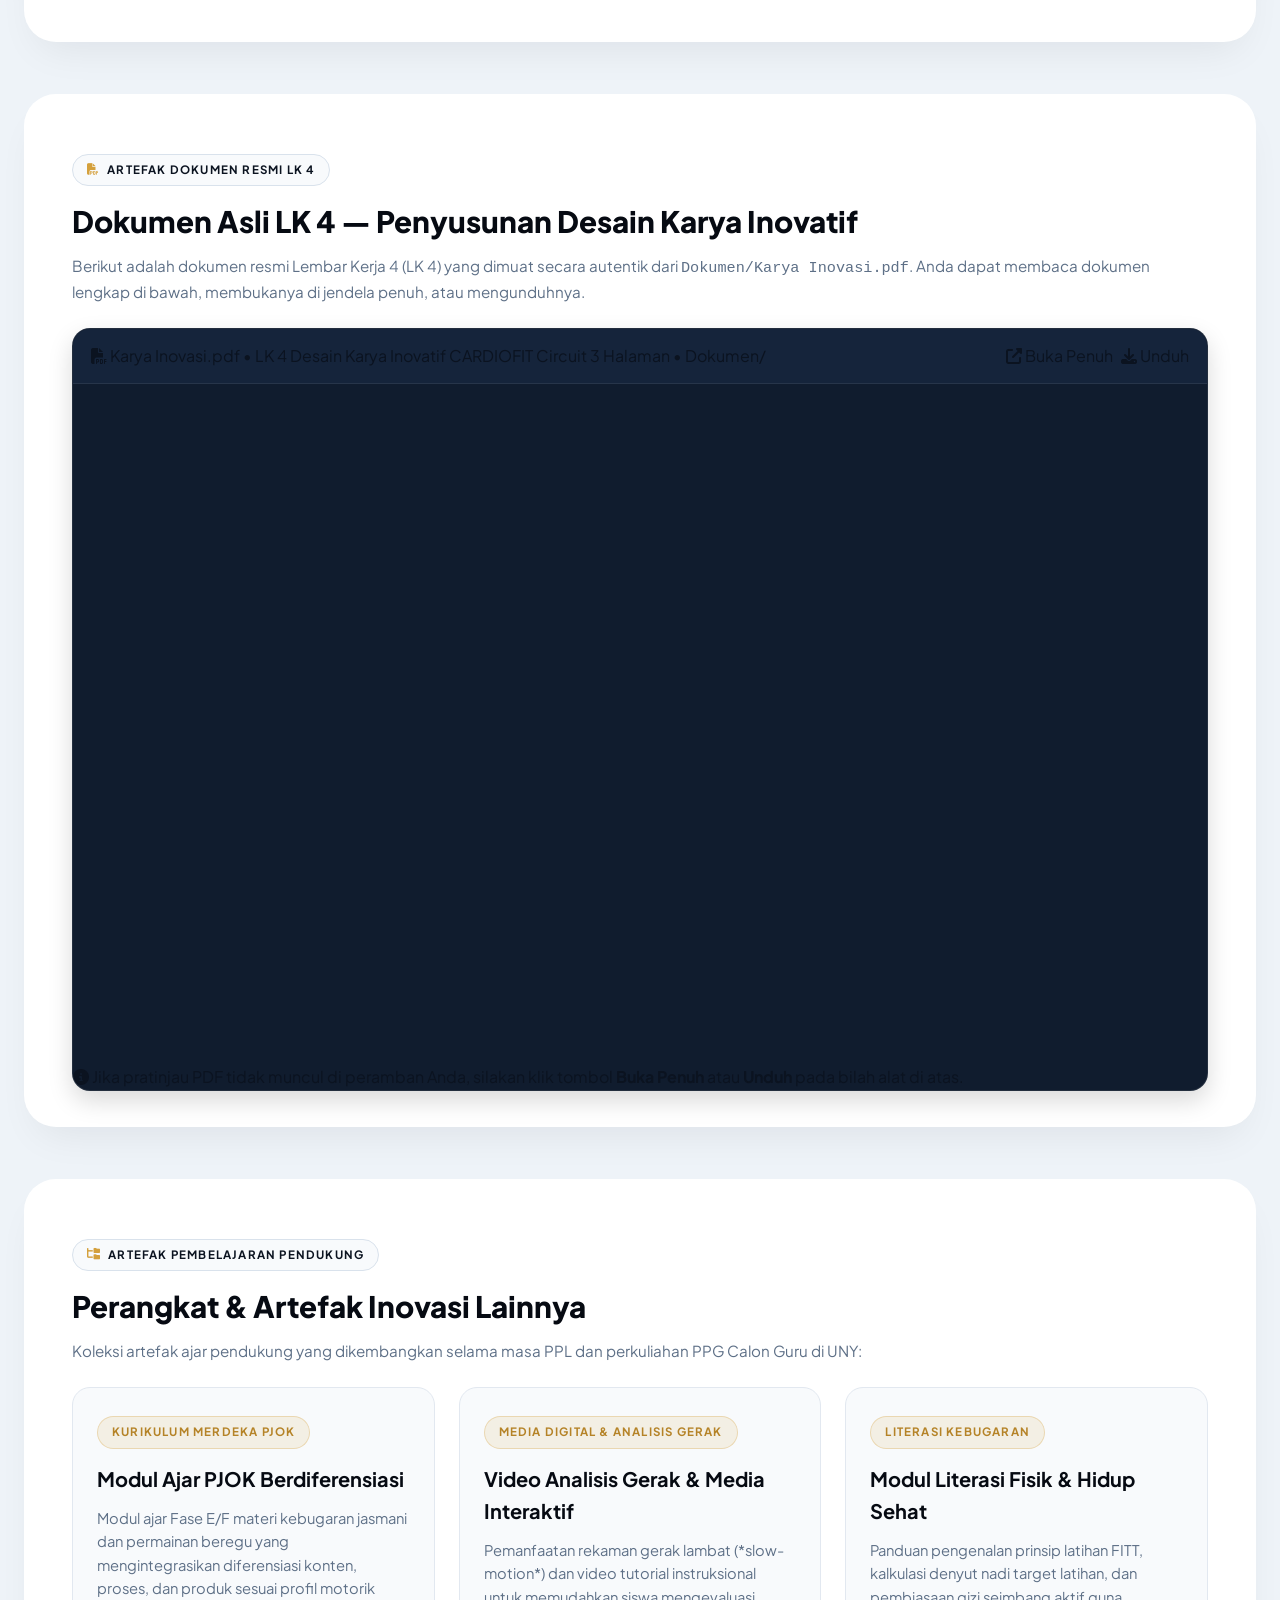
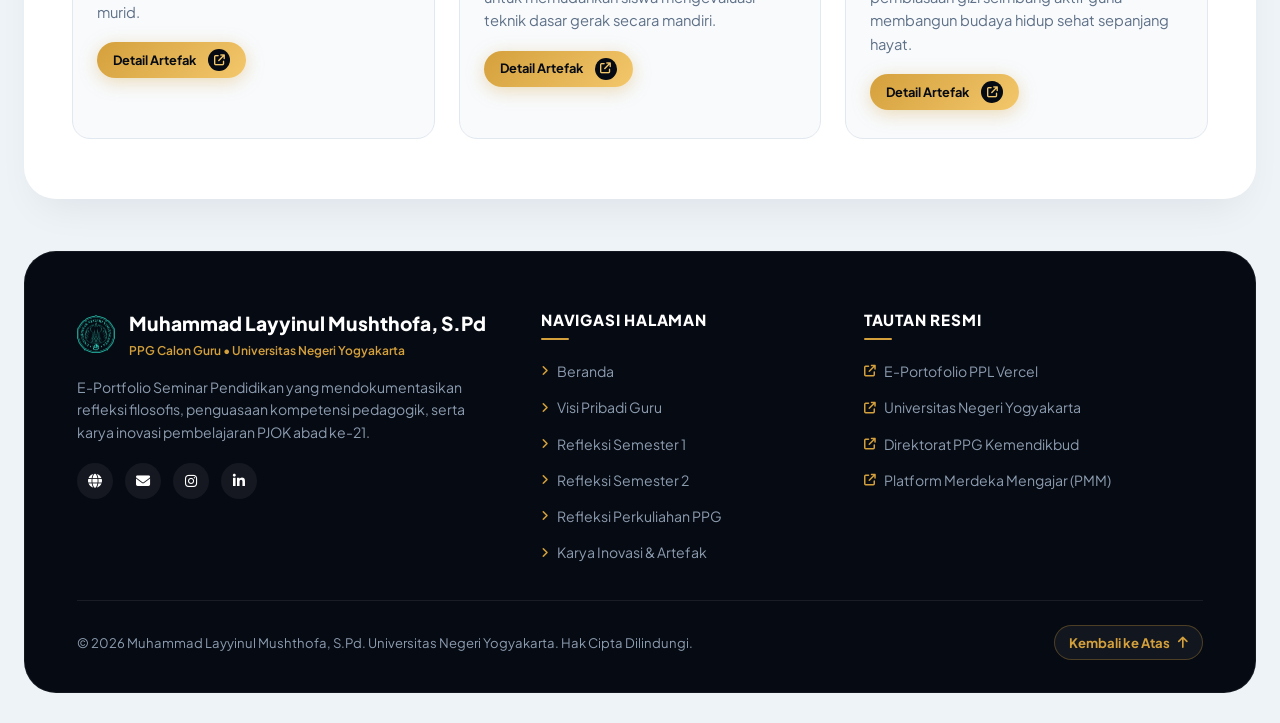
==== commit 3cb7bdac: "Update.KI" ====
--- a/inovasi.html
+++ b/inovasi.html
@@ -1,10 +1,10 @@
-﻿<!doctype html>
+<!doctype html>
 <html lang="id">
   <head>
     <meta charset="UTF-8" />
     <meta name="viewport" content="width=device-width, initial-scale=1.0" />
-    <title>Karya Inovasi | E-Portofolio Seminar Pendidikan</title>
-    <meta name="description" content="Karya Inovasi Pembelajaran &amp; Artefak PJOK - Mahasiswa PPG Calon Guru PJOK UNY." />
+    <title>Karya Inovasi CARDIOFIT Circuit (LK 4) | E-Portofolio PPG PJOK UNY</title>
+    <meta name="description" content="Lembar Kerja 4 (LK 4) Penyusunan Desain Karya Inovatif: CARDIOFIT Circuit Latihan Kebugaran Jasmani Berbasis Kartu Instruksi - Muhammad Layyinul Mushthofa, S.Pd (NIM 25105260164)." />
 
     <!-- Favicon -->
     <link rel="shortcut icon" href="images/Logo Uny outlitne.png" type="image/x-icon" />
@@ -71,24 +71,402 @@
       <!-- ==================== SUBPAGE BANNER ==================== -->
       <section class="subpage-banner reveal-cascade">
         <div class="badge-pill badge-pill-dark">
-          <i class="fa-solid fa-lightbulb"></i> SHOWCASE PRODUK PEMBELAJARAN PJOK
+          <i class="fa-solid fa-lightbulb"></i> LEMBAR KERJA 4 (LK 4) &bull; PENYUSUNAN DESAIN KARYA INOVATIF
         </div>
         <h1>
-          Karya Inovasi &amp; <span class="gold text-gold">Artefak Belajar</span>
+          Karya Inovasi: <span class="gold text-gold">CARDIOFIT Circuit</span>
         </h1>
         <p>
-          Kompilasi produk nyata hasil perancangan pembelajaran inovatif, pemanfaatan teknologi analisis gerak, materi literasi kebugaran jasmani, serta laporan aksi nyata selama pendidikan profesi guru PJOK.
+          Desain karya inovatif pembelajaran latihan kebugaran jasmani berbasis kartu instruksi bergambar untuk mengoptimalkan pemahaman gerak, keaktifan partisipasi, dan capaian hasil belajar PJOK murid Kelas XII SMA.
         </p>
       </section>
 
-      <!-- ==================== KATALOG KARYA UNGGULAN ==================== -->
+      <!-- ==================== HERO SHOWCASE CARDIOFIT CIRCUIT ==================== -->
+      <section class="cardiofit-hero-box reveal-cascade">
+        <div class="cardiofit-badge-row">
+          <span class="badge-pill badge-pill-gold"><i class="fa-solid fa-award"></i> INOVASI UTAMA PPG PJOK</span>
+          <span class="badge-pill badge-pill-dark"><i class="fa-solid fa-user-graduate"></i> Sasaran: Murid Kelas XII SMA</span>
+          <span class="badge-pill badge-pill-dark"><i class="fa-solid fa-id-card"></i> NIM: 25105260164</span>
+        </div>
+
+        <h2 class="cardiofit-title">CARDIOFIT Circuit</h2>
+        <div class="cardiofit-subtitle">
+          Inovasi Latihan Kebugaran Jasmani Berbasis Kartu Instruksi untuk Meningkatkan Hasil Belajar PJOK Murid Kelas XII SMA
+        </div>
+
+        <p class="cardiofit-desc">
+          CARDIOFIT Circuit menggabungkan model latihan sirkuit (*circuit training*) dengan media kartu instruksi visual bergambar di lima pos komponen kebugaran. Solusi ini memecahkan kendala instruksi lisan di lapangan terbuka, memandirikan peserta didik dalam memahami teknik latihan, serta menciptakan pengalaman belajar yang aman, terarah, dan menyenangkan.
+        </p>
+
+        <!-- 5 STATIONS OF CARDIOFIT -->
+        <div class="cardiofit-stations-grid">
+          <!-- Pos 1 -->
+          <div class="station-card">
+            <span class="station-num-pill">Pos 01</span>
+            <div class="station-icon"><i class="fa-solid fa-dumbbell"></i></div>
+            <div class="station-title">Kekuatan</div>
+            <p class="station-desc">Latihan beban tubuh (*bodyweight*) seperti push-up, squat, dan plank dengan panduan form postur benar.</p>
+          </div>
+
+          <!-- Pos 2 -->
+          <div class="station-card">
+            <span class="station-num-pill">Pos 02</span>
+            <div class="station-icon"><i class="fa-solid fa-bolt-lightning"></i></div>
+            <div class="station-title">Kecepatan</div>
+            <p class="station-desc">Latihan akselerasi sprint shuttle run dan agility ladder drill berorientasi waktu dan repetisi terukur.</p>
+          </div>
+
+          <!-- Pos 3 -->
+          <div class="station-card">
+            <span class="station-num-pill">Pos 03</span>
+            <div class="station-icon"><i class="fa-solid fa-scale-balanced"></i></div>
+            <div class="station-title">Keseimbangan</div>
+            <p class="station-desc">Latihan keseimbangan statis dan dinamis (*single leg stance &amp; heel-to-toe walk*) untuk stabilitas gerak.</p>
+          </div>
+
+          <!-- Pos 4 -->
+          <div class="station-card">
+            <span class="station-num-pill">Pos 04</span>
+            <div class="station-icon"><i class="fa-solid fa-heart-pulse"></i></div>
+            <div class="station-title">Daya Tahan</div>
+            <p class="station-desc">Aktivitas kardiorespirasi seperti jumping jacks dan interval skipping untuk melatih kapasitas aerobik.</p>
+          </div>
+
+          <!-- Pos 5 -->
+          <div class="station-card">
+            <span class="station-num-pill">Pos 05</span>
+            <div class="station-icon"><i class="fa-solid fa-arrows-spin"></i></div>
+            <div class="station-title">Koordinasi</div>
+            <p class="station-desc">Gerakan koordinasi mata-tangan-kaki melalui variasi ketangkasan cone drill dan lempar-tangkap dinamis.</p>
+          </div>
+        </div>
+      </section>
+
+      <!-- ==================== TABEL RESMI MATRIKS LK 4 ==================== -->
+      <section class="lk-table-container reveal-cascade">
+        <div class="badge-pill badge-pill-light" style="margin-bottom: 12px;">
+          <i class="fa-solid fa-table-list text-gold"></i> TABEL DOKUMEN RESMI LK 4
+        </div>
+        <h2 style="font-family: var(--font-heading); font-size: 1.85rem; font-weight: 800; color: var(--navy-darkest); margin-bottom: 8px;">
+          Matriks Lembar Kerja 4 (LK 4) &mdash; Penyusunan Desain Karya Inovatif
+        </h2>
+        <p style="color: var(--text-muted-light); font-size: 0.95rem; margin-bottom: 20px;">
+          Tabel di bawah ini merefleksikan struktur asli dari dokumen resmi <code>Dokumen/Karya Inovasi.pdf</code> yang memuat 5 indikator utama, pertanyaan panduan, dan uraian jawaban autentik.
+        </p>
+
+        <div class="lk-table-responsive">
+          <table class="lk-official-table">
+            <thead>
+              <tr>
+                <th style="width: 22%;">Indikator</th>
+                <th style="width: 28%;">Pertanyaan</th>
+                <th style="width: 50%;">Uraian Jawaban LK 4</th>
+              </tr>
+            </thead>
+            <tbody>
+              <!-- Row 1: Identifikasi Kebutuhan -->
+              <tr>
+                <td>
+                  <span class="lk-table-badge">Indikator 01</span>
+                  <div style="font-weight: 700; color: var(--navy-darkest); font-size: 0.95rem;">
+                    Identifikasi Kebutuhan dan Tantangan
+                  </div>
+                </td>
+                <td>
+                  <div style="font-weight: 600; color: #1e293b;">
+                    Bagaimana hasil amatan dan identifikasi terkait permasalahan atau kebutuhan atau tantangan yang ada dalam pembelajaran?
+                  </div>
+                </td>
+                <td>
+                  <div class="lk-table-answer">
+                    Berdasarkan identifikasi masalah, pembelajaran kebugaran jasmani pada murid kelas XII masih menghadapi kendala ketika instruksi latihan hanya disampaikan secara lisan. Murid dapat mengalami kesulitan memahami gerakan dan urutan latihan, sehingga keaktifan serta hasil belajar belum optimal. Oleh karena itu, diperlukan media visual yang membantu murid memahami petunjuk latihan secara lebih jelas.
+                  </div>
+                </td>
+              </tr>
+
+              <!-- Row 2: Perumusan Gagasan & Tujuan -->
+              <tr>
+                <td rowspan="3" style="background-color: #fafbfc; border-right: 1px solid #e2e8f0;">
+                  <span class="lk-table-badge">Indikator 02</span>
+                  <div style="font-weight: 700; color: var(--navy-darkest); font-size: 0.95rem;">
+                    Perumusan Gagasan dan Tujuan Inovasi
+                  </div>
+                </td>
+                <td>
+                  <div style="font-weight: 600; color: #1e293b;">
+                    1. Berdasarkan identifikasi di atas, bagaimana gagasan kreatif untuk mengembangkan solusi inovatif?
+                  </div>
+                </td>
+                <td>
+                  <div class="lk-table-answer">
+                    Gagasan inovasi yang dikembangkan adalah <strong>CARDIOFIT Circuit</strong>, yaitu pembelajaran <em>circuit training</em> berbasis kartu instruksi bergambar. Kartu digunakan sebagai panduan saat murid melakukan latihan di lima komponen kebugaran, yaitu kekuatan, kecepatan, keseimbangan, daya tahan, dan koordinasi. Media ini diharapkan membantu murid memahami instruksi dan berlatih dengan lebih aktif.
+                  </div>
+                </td>
+              </tr>
+              <tr>
+                <td>
+                  <div style="font-weight: 600; color: #1e293b;">
+                    2. Bagaimana rumusan tujuan dari gagasan atau solusi inovasi tersebut?
+                  </div>
+                </td>
+                <td>
+                  <div class="lk-table-answer">
+                    Tujuan inovasi CARDIOFIT Circuit adalah memudahkan murid memahami petunjuk dan gerakan latihan kebugaran jasmani, meningkatkan keaktifan dalam mengikuti pembelajaran PJOK, serta mendukung peningkatan hasil belajar murid kelas XII SMA.
+                  </div>
+                </td>
+              </tr>
+              <tr>
+                <td>
+                  <div style="font-weight: 600; color: #1e293b;">
+                    3. Bagaimana kebaruan, kreativitas, relevansi, kebermanfaatan, dan keefektivitas produk inovasi yang telah dikembangkan?
+                  </div>
+                </td>
+                <td>
+                  <div class="lk-table-answer">
+                    Kebaruan inovasi terletak pada penggabungan model <em>circuit training</em> dengan kartu instruksi bergambar sebagai panduan latihan. Inovasi ini relevan dengan materi kebugaran jasmani kelas XII karena memberikan petunjuk visual yang dapat digunakan murid saat berlatih. Produk relatif sederhana, mudah digunakan, dan berpotensi membuat pembelajaran lebih terarah serta aktif. Efektivitasnya perlu dinilai melalui hasil observasi dan asesmen pembelajaran.
+                  </div>
+                </td>
+              </tr>
+
+              <!-- Row 3: Riset dan Pengembangan Solusi -->
+              <tr>
+                <td rowspan="2" style="background-color: #fafbfc; border-right: 1px solid #e2e8f0;">
+                  <span class="lk-table-badge">Indikator 03</span>
+                  <div style="font-weight: 700; color: var(--navy-darkest); font-size: 0.95rem;">
+                    Riset dan Pengembangan Solusi
+                  </div>
+                </td>
+                <td>
+                  <div style="font-weight: 600; color: #1e293b;">
+                    1. Bagaimana hasil riset sederhana atau informasi karya-karya inovatif yang sudah ada terkait solusi inovatif?
+                  </div>
+                </td>
+                <td>
+                  <div class="lk-table-answer">
+                    Kajian pada materi seminar mencantumkan dua penelitian yang relevan:
+                    <ul style="margin: 8px 0 0; padding-left: 18px; display: flex; flex-direction: column; gap: 6px;">
+                      <li><strong>Marpaung et al. (2025):</strong> Menunjukkan bahwa model permainan <em>circuit training</em> dapat meningkatkan kebugaran jasmani dan motivasi belajar siswa kelas VIII SMP.</li>
+                      <li><strong>Bikalawan et al. (2024):</strong> Menunjukkan bahwa media <em>flashcard</em> dalam pembelajaran PJOK dapat membantu meningkatkan keterampilan gerak lokomotor.</li>
+                    </ul>
+                    Kedua penelitian tersebut menjadi landasan awal penggunaan circuit training dan kartu visual dalam CARDIOFIT Circuit.
+                  </div>
+                </td>
+              </tr>
+              <tr>
+                <td>
+                  <div style="font-weight: 600; color: #1e293b;">
+                    2. Bagaimana rancangan atau prototipe dari karya inovatif tersebut?
+                  </div>
+                </td>
+                <td>
+                  <div class="lk-table-answer">
+                    Prototipe CARDIOFIT Circuit berupa seperangkat kartu instruksi bergambar yang digunakan dalam latihan <em>circuit training</em>. Rancangan pembelajaran mencakup lima pos: (a) Kekuatan, (b) Kecepatan, (c) Keseimbangan, (d) Daya Tahan, dan (e) Koordinasi. Setiap pos menggunakan kartu sebagai panduan gerakan. RPM (Rencana Pembelajaran Mendalam / Modul Ajar) dan LKM disiapkan sebagai artefak pendukung pembelajaran.
+                  </div>
+                </td>
+              </tr>
+
+              <!-- Row 4: Implementasi dan Penerapan -->
+              <tr>
+                <td>
+                  <span class="lk-table-badge">Indikator 04</span>
+                  <div style="font-weight: 700; color: var(--navy-darkest); font-size: 0.95rem;">
+                    Implementasi dan Penerapan
+                  </div>
+                </td>
+                <td>
+                  <div style="font-weight: 600; color: #1e293b;">
+                    Bagaimana rancangan proses implementasinya?
+                  </div>
+                </td>
+                <td>
+                  <div class="lk-table-answer">
+                    Rancangan implementasi dilakukan melalui tahapan berikut:
+                    <ol type="a" style="margin: 8px 0 0; padding-left: 18px; display: flex; flex-direction: column; gap: 4px;">
+                      <li>Menyiapkan RPM, LKM, kartu instruksi, dan area latihan.</li>
+                      <li>Menjelaskan tujuan, aturan, serta keselamatan latihan (*safety briefing*).</li>
+                      <li>Membagi murid ke dalam kelompok rotasi.</li>
+                      <li>Mengarahkan murid membaca kartu dan melakukan latihan di lima pos.</li>
+                      <li>Memantau teknik gerak dan memberi umpan balik (*feedback*).</li>
+                      <li>Melakukan refleksi dan asesmen setelah kegiatan. Durasi, jumlah kelompok, dan bentuk rotasi disesuaikan dengan kondisi kelas.</li>
+                    </ol>
+                  </div>
+                </td>
+              </tr>
+
+              <!-- Row 5: Evaluasi -->
+              <tr>
+                <td>
+                  <span class="lk-table-badge">Indikator 05</span>
+                  <div style="font-weight: 700; color: var(--navy-darkest); font-size: 0.95rem;">
+                    Evaluasi Keberhasilan Inovasi
+                  </div>
+                </td>
+                <td>
+                  <div style="font-weight: 600; color: #1e293b;">
+                    Bagaimana tahapan evaluasi untuk mengukur tingkat keberhasilan inovasi tersebut?
+                  </div>
+                </td>
+                <td>
+                  <div class="lk-table-answer">
+                    Evaluasi dilakukan dengan membandingkan ketercapaian tujuan pembelajaran melalui:
+                    <ol type="a" style="margin: 8px 0 0; padding-left: 18px; display: flex; flex-direction: column; gap: 4px;">
+                      <li>Observasi keaktifan dan partisipasi murid saat aktivitas sirkuit.</li>
+                      <li>Penilaian keterampilan berdasarkan ketepatan melakukan gerakan (*psikomotor*).</li>
+                      <li>Asesmen pengetahuan tentang komponen kebugaran dan petunjuk latihan (*kognitif*).</li>
+                      <li>Refleksi atau umpan balik murid mengenai kemudahan penggunaan kartu.</li>
+                    </ol>
+                    Hasil evaluasi digunakan untuk menentukan perbaikan media dan pembelajaran berbasis data asesmen nyata.
+                  </div>
+                </td>
+              </tr>
+            </tbody>
+          </table>
+        </div>
+      </section>
+
+      <!-- ==================== LANDASAN RISET & PENGEMBANGAN SOLUSI ==================== -->
       <section class="subpage-content-card reveal-cascade">
-        <div class="badge-pill badge-pill-light">PRODUK INOVASI PJOK</div>
-        <h2 style="font-family: var(--font-heading); font-size: 2rem; font-weight: 800; color: var(--navy-darkest); margin-bottom: 8px;">
-          Artefak &amp; Karya Unggulan
+        <div class="badge-pill badge-pill-light" style="margin-bottom: 12px;">
+          <i class="fa-solid fa-book-bookmark text-gold"></i> RISET &amp; LANDASAN EMPIRIS
+        </div>
+        <h2 style="font-family: var(--font-heading); font-size: 1.85rem; font-weight: 800; color: var(--navy-darkest); margin-bottom: 8px;">
+          Landasan Empiris Pengembangan CARDIOFIT Circuit
         </h2>
-        <p style="color: var(--text-muted-light); font-size: 0.95rem;">
-          Inovasi perangkat Kurikulum Merdeka PJOK, asesmen keterampilan gerak otentik, dan media pembelajaran jasmani adaptif.
+        <p style="color: var(--text-muted-light); font-size: 0.95rem; margin-bottom: 20px;">
+          Dua rujukan riset terdahulu yang menjadi landasan integrasi model latihan sirkuit dengan media panduan visual flashcard:
+        </p>
+
+        <div class="research-grid">
+          <div class="research-card">
+            <div class="research-author">
+              <i class="fa-solid fa-file-lines text-gold"></i> Marpaung et al. (2025)
+            </div>
+            <p class="research-finding">
+              Menunjukkan bahwa penerapan model permainan <em>circuit training</em> efektif meningkatkan kebugaran jasmani secara signifikan serta mendongkrak motivasi belajar siswa dalam pembelajaran PJOK.
+            </p>
+          </div>
+
+          <div class="research-card">
+            <div class="research-author">
+              <i class="fa-solid fa-file-lines text-gold"></i> Bikalawan et al. (2024)
+            </div>
+            <p class="research-finding">
+              Membuktikan bahwa penggunaan media <em>flashcard</em> (kartu gambar visual) dalam pembelajaran PJOK sangat membantu mempercepat pemahaman dan peningkatan keterampilan gerak dasar peserta didik.
+            </p>
+          </div>
+        </div>
+      </section>
+
+      <!-- ==================== ALUR 6 TAHAP IMPLEMENTASI & 4 EVALUASI ==================== -->
+      <section class="subpage-content-card reveal-cascade">
+        <div class="badge-pill badge-pill-light" style="margin-bottom: 12px;">
+          <i class="fa-solid fa-arrows-split-up-and-left text-gold"></i> PROSEDUR KERJA
+        </div>
+        <h2 style="font-family: var(--font-heading); font-size: 1.85rem; font-weight: 800; color: var(--navy-darkest); margin-bottom: 8px;">
+          Alur Implementasi &amp; Tahapan Evaluasi
+        </h2>
+        <p style="color: var(--text-muted-light); font-size: 0.95rem; margin-bottom: 24px;">
+          Sistematika pelaksanaan pembelajaran di lapangan dan mekanisme evaluasi multi-ranah untuk menjamin efektivitas produk inovasi:
+        </p>
+
+        <div class="subpage-grid-2">
+          <!-- Kolom 1: Alur Implementasi -->
+          <div class="subpage-item-box" style="border-top: 4px solid var(--gold-primary);">
+            <div style="display: flex; align-items: center; gap: 10px; margin-bottom: 14px;">
+              <div style="width: 36px; height: 36px; border-radius: 50%; background: rgba(212, 160, 60, 0.15); display: flex; align-items: center; justify-content: center; color: var(--gold-dark); font-weight: 800;">
+                <i class="fa-solid fa-list-check"></i>
+              </div>
+              <h3 style="margin: 0; font-size: 1.15rem;">6 Langkah Alur Implementasi</h3>
+            </div>
+            <ol style="margin: 0; padding-left: 20px; display: flex; flex-direction: column; gap: 10px; font-size: 0.88rem; color: #334155;">
+              <li><strong>Persiapan:</strong> Menyiapkan RPM, LKM, kartu instruksi cetak/laminasi, serta setting 5 pos latihan.</li>
+              <li><strong>Briefing:</strong> Menjelaskan tujuan pembelajaran, aturan sirkuit, dan protokol keselamatan latihan.</li>
+              <li><strong>Pengelompokan:</strong> Membagi murid secara heterogen ke dalam 5 kelompok rotasi sirkuit.</li>
+              <li><strong>Latihan 5 Pos:</strong> Murid membaca kartu bergambar secara mandiri dan mengeksekusi gerakan sesuai pos.</li>
+              <li><strong>Monitoring &amp; Feedback:</strong> Guru memantau form teknik gerak, memberi koreksi, dan motivasi.</li>
+              <li><strong>Refleksi &amp; Asesmen:</strong> Melakukan pendinginan, evaluasi bersama, dan pengisian asesmen unjuk kerja.</li>
+            </ol>
+          </div>
+
+          <!-- Kolom 2: Tahapan Evaluasi -->
+          <div class="subpage-item-box" style="border-top: 4px solid var(--navy-darkest);">
+            <div style="display: flex; align-items: center; gap: 10px; margin-bottom: 14px;">
+              <div style="width: 36px; height: 36px; border-radius: 50%; background: rgba(13, 23, 38, 0.1); display: flex; align-items: center; justify-content: center; color: var(--navy-darkest); font-weight: 800;">
+                <i class="fa-solid fa-chart-pie"></i>
+              </div>
+              <h3 style="margin: 0; font-size: 1.15rem;">4 Dimensi Pengukuran Evaluasi</h3>
+            </div>
+            <ul style="margin: 0; padding-left: 20px; display: flex; flex-direction: column; gap: 10px; font-size: 0.88rem; color: #334155;">
+              <li><strong>Observasi Partisipasi:</strong> Menilai tingkat keaktifan, intensitas gerak, dan antusiasme siswa selama rotasi pos.</li>
+              <li><strong>Penilaian Keterampilan (Psikomotor):</strong> Rubrik unjuk kerja berdasarkan ketepatan postur gerak pada tiap komponen kebugaran.</li>
+              <li><strong>Asesmen Pengetahuan (Kognitif):</strong> Pemahaman siswa mengenai manfaat komponen kebugaran dan aturan eksekusi latihan.</li>
+              <li><strong>Umpan Balik Siswa (Afektif):</strong> Refleksi kemudahan memahami kartu visual, kepuasan belajar, dan saran penyempurnaan media.</li>
+            </ul>
+          </div>
+        </div>
+      </section>
+
+      <!-- ==================== DOKUMEN ASLI LK 4 PDF VIEWER ==================== -->
+      <section class="subpage-content-card reveal-cascade" style="padding-bottom: 36px;">
+        <div class="badge-pill badge-pill-light" style="margin-bottom: 12px;">
+          <i class="fa-solid fa-file-pdf text-gold"></i> ARTEFAK DOKUMEN RESMI LK 4
+        </div>
+        <h2 style="font-family: var(--font-heading); font-size: 1.85rem; font-weight: 800; color: var(--navy-darkest); margin-bottom: 8px;">
+          Dokumen Asli LK 4 &mdash; Penyusunan Desain Karya Inovatif
+        </h2>
+        <p style="color: var(--text-muted-light); font-size: 0.95rem; margin-bottom: 24px;">
+          Berikut adalah dokumen resmi Lembar Kerja 4 (LK 4) yang dimuat secara autentik dari <code>Dokumen/Karya Inovasi.pdf</code>. Anda dapat membaca dokumen lengkap di bawah, membukanya di jendela penuh, atau mengunduhnya.
+        </p>
+
+        <!-- PDF CONTAINER -->
+        <div class="refleksi-pdf-container">
+          <!-- Toolbar -->
+          <div class="refleksi-pdf-toolbar">
+            <div class="refleksi-pdf-title-info">
+              <span class="refleksi-pdf-icon"><i class="fa-solid fa-file-pdf"></i></span>
+              <span class="refleksi-pdf-name">Karya Inovasi.pdf &bull; LK 4 Desain Karya Inovatif CARDIOFIT Circuit</span>
+              <span class="refleksi-pdf-pages">3 Halaman &bull; Dokumen/</span>
+            </div>
+            <div class="refleksi-pdf-actions">
+              <a href="Dokumen/Karya%20Inovasi.pdf" target="_blank" class="refleksi-pdf-action-btn" title="Buka PDF di tab baru">
+                <i class="fa-solid fa-up-right-from-square"></i>
+                <span>Buka Penuh</span>
+              </a>
+              <a href="Dokumen/Karya%20Inovasi.pdf" download class="refleksi-pdf-action-btn primary" title="Unduh dokumen PDF">
+                <i class="fa-solid fa-download"></i>
+                <span>Unduh</span>
+              </a>
+            </div>
+          </div>
+
+          <!-- Embedded Frame -->
+          <iframe
+            src="Dokumen/Karya%20Inovasi.pdf#toolbar=1&amp;navpanes=0&amp;scrollbar=1"
+            class="refleksi-pdf-frame"
+            title="Pratinjau Dokumen LK 4 Penyusunan Desain Karya Inovatif"
+            loading="lazy"
+            style="min-height: 680px;"
+          >
+          </iframe>
+
+          <!-- Fallback info -->
+          <div class="refleksi-pdf-fallback">
+            <i class="fa-solid fa-circle-info"></i>
+            <span>Jika pratinjau PDF tidak muncul di peramban Anda, silakan klik tombol <strong>Buka Penuh</strong> atau <strong>Unduh</strong> pada bilah alat di atas.</span>
+          </div>
+        </div>
+      </section>
+
+      <!-- ==================== KATALOG ARTEFAK PENDUKUNG ==================== -->
+      <section class="subpage-content-card reveal-cascade">
+        <div class="badge-pill badge-pill-light" style="margin-bottom: 12px;">
+          <i class="fa-solid fa-folder-tree text-gold"></i> ARTEFAK PEMBELAJARAN PENDUKUNG
+        </div>
+        <h2 style="font-family: var(--font-heading); font-size: 1.85rem; font-weight: 800; color: var(--navy-darkest); margin-bottom: 8px;">
+          Perangkat &amp; Artefak Inovasi Lainnya
+        </h2>
+        <p style="color: var(--text-muted-light); font-size: 0.95rem; margin-bottom: 24px;">
+          Koleksi artefak ajar pendukung yang dikembangkan selama masa PPL dan perkuliahan PPG Calon Guru di UNY:
         </p>
 
         <div class="subpage-grid-3">
@@ -97,10 +475,10 @@
             <span class="badge-pill badge-pill-gold">Kurikulum Merdeka PJOK</span>
             <h3>Modul Ajar PJOK Berdiferensiasi</h3>
             <p>
-              Modul ajar Fase E/F materi permainan bola besar dan kebugaran jasmani yang mengintegrasikan diferensiasi konten, proses, dan produk sesuai profil motorik peserta didik.
+              Modul ajar Fase E/F materi kebugaran jasmani dan permainan beregu yang mengintegrasikan diferensiasi konten, proses, dan produk sesuai profil motorik murid.
             </p>
-            <div style="margin-top: 20px;">
-              <a href="https://e-protofolio-ppg-layyinul.vercel.app/" target="_blank" class="btn-gold" style="font-size: 0.8rem; padding: 8px 18px;">
+            <div style="margin-top: 18px;">
+              <a href="https://e-protofolio-ppg-layyinul.vercel.app/" target="_blank" class="btn-gold" style="font-size: 0.8rem; padding: 7px 16px;">
                 <span>Detail Artefak</span>
                 <span class="btn-gold-arrow"><i class="fa-solid fa-arrow-up-right-from-square"></i></span>
               </a>
@@ -112,10 +490,10 @@
             <span class="badge-pill badge-pill-gold">Media Digital &amp; Analisis Gerak</span>
             <h3>Video Analisis Gerak &amp; Media Interaktif</h3>
             <p>
-              Pemanfaatan rekaman gerak lambat (*slow-motion*) dan video tutorial instruksional untuk memudahkan siswa mengevaluasi teknik dasar gerak spesifik olahraga secara mandiri.
+              Pemanfaatan rekaman gerak lambat (*slow-motion*) dan video tutorial instruksional untuk memudahkan siswa mengevaluasi teknik dasar gerak secara mandiri.
             </p>
-            <div style="margin-top: 20px;">
-              <a href="https://e-protofolio-ppg-layyinul.vercel.app/" target="_blank" class="btn-gold" style="font-size: 0.8rem; padding: 8px 18px;">
+            <div style="margin-top: 18px;">
+              <a href="https://e-protofolio-ppg-layyinul.vercel.app/" target="_blank" class="btn-gold" style="font-size: 0.8rem; padding: 7px 16px;">
                 <span>Detail Artefak</span>
                 <span class="btn-gold-arrow"><i class="fa-solid fa-arrow-up-right-from-square"></i></span>
               </a>
@@ -127,55 +505,10 @@
             <span class="badge-pill badge-pill-gold">Literasi Kebugaran</span>
             <h3>Modul Literasi Fisik &amp; Hidup Sehat</h3>
             <p>
-              Panduan pengenalan prinsip latihan FITT, kalkulasi denyut nadi target latihan, dan pembiasaan gizi seimbang aktif guna membangun budaya literasi jasmani sepanjang hayat.
+              Panduan pengenalan prinsip latihan FITT, kalkulasi denyut nadi target latihan, dan pembiasaan gizi seimbang aktif guna membangun budaya hidup sehat sepanjang hayat.
             </p>
-            <div style="margin-top: 20px;">
-              <a href="https://e-protofolio-ppg-layyinul.vercel.app/" target="_blank" class="btn-gold" style="font-size: 0.8rem; padding: 8px 18px;">
-                <span>Detail Artefak</span>
-                <span class="btn-gold-arrow"><i class="fa-solid fa-arrow-up-right-from-square"></i></span>
-              </a>
-            </div>
-          </div>
-
-          <!-- Card 4 -->
-          <div class="subpage-item-box">
-            <span class="badge-pill badge-pill-gold">Kepemimpinan Masyarakat</span>
-            <h3>Projek Komunitas Olahraga Sehat</h3>
-            <p>
-              Panduan implementasi projek kepemimpinan melalui inisiasi festival senam kebugaran dan fun games rekreasi bersama komunitas warga dan remaja sekolah.
-            </p>
-            <div style="margin-top: 20px;">
-              <a href="https://e-protofolio-ppg-layyinul.vercel.app/" target="_blank" class="btn-gold" style="font-size: 0.8rem; padding: 8px 18px;">
-                <span>Detail Artefak</span>
-                <span class="btn-gold-arrow"><i class="fa-solid fa-arrow-up-right-from-square"></i></span>
-              </a>
-            </div>
-          </div>
-
-          <!-- Card 5 -->
-          <div class="subpage-item-box">
-            <span class="badge-pill badge-pill-gold">Studi Kasus Pembelajaran</span>
-            <h3>Laporan Penanganan Kasus Siswa PPL II</h3>
-            <p>
-              Dokumentasi terstruktur penanganan siswa dengan kecemasan gerak (*movement anxiety*) dan strategi pelibatan inklusif berbasis pendekatan TaRL di lapangan.
-            </p>
-            <div style="margin-top: 20px;">
-              <a href="https://e-protofolio-ppg-layyinul.vercel.app/" target="_blank" class="btn-gold" style="font-size: 0.8rem; padding: 8px 18px;">
-                <span>Detail Artefak</span>
-                <span class="btn-gold-arrow"><i class="fa-solid fa-arrow-up-right-from-square"></i></span>
-              </a>
-            </div>
-          </div>
-
-          <!-- Card 6 -->
-          <div class="subpage-item-box">
-            <span class="badge-pill badge-pill-gold">Asesmen Otentik PJOK</span>
-            <h3>Rubrik Penilaian Kinerja Gerak &amp; Sportivitas</h3>
-            <p>
-              Instrumen penilaian otentik terpadu yang memadukan observasi keterampilan psikomotor, pemahaman kognitif taktik permainan, dan lembar refleksi sportivitas afektif.
-            </p>
-            <div style="margin-top: 20px;">
-              <a href="https://e-protofolio-ppg-layyinul.vercel.app/" target="_blank" class="btn-gold" style="font-size: 0.8rem; padding: 8px 18px;">
+            <div style="margin-top: 18px;">
+              <a href="https://e-protofolio-ppg-layyinul.vercel.app/" target="_blank" class="btn-gold" style="font-size: 0.8rem; padding: 7px 16px;">
                 <span>Detail Artefak</span>
                 <span class="btn-gold-arrow"><i class="fa-solid fa-arrow-up-right-from-square"></i></span>
               </a>
@@ -298,9 +631,3 @@
     </script>
   </body>
 </html>
-
-
-
-
-
-
--- a/css/style.css
+++ b/css/style.css
@@ -3372,3 +3372,179 @@
   border-color: var(--gold-primary);
   transform: translateY(-2px);
 }
+
+
+/* ==========================================================================
+   CARDIOFIT CIRCUIT & LK 4 KARYA INOVATIF STYLES
+   ========================================================================== */
+.cardiofit-hero-box {
+  background: linear-gradient(145deg, #0d1726 0%, #070d16 100%);
+  border-radius: var(--radius-container);
+  border: 1px solid rgba(212, 160, 60, 0.3);
+  box-shadow: 0 16px 40px rgba(0, 0, 0, 0.25);
+  padding: 44px 32px;
+  position: relative;
+  overflow: hidden;
+  margin-bottom: 32px;
+}
+
+@media (min-width: 992px) {
+  .cardiofit-hero-box {
+    padding: 54px 48px;
+  }
+}
+
+.cardiofit-badge-row {
+  display: flex;
+  flex-wrap: wrap;
+  align-items: center;
+  gap: 10px;
+  margin-bottom: 16px;
+}
+
+.cardiofit-title {
+  font-family: var(--font-heading);
+  font-size: clamp(1.8rem, 2.8vw, 2.5rem);
+  font-weight: 800;
+  color: #ffffff;
+  line-height: 1.2;
+  margin-bottom: 12px;
+}
+
+.cardiofit-subtitle {
+  font-size: 1.05rem;
+  color: var(--gold-primary);
+  font-weight: 600;
+  margin-bottom: 18px;
+  line-height: 1.5;
+}
+
+.cardiofit-desc {
+  font-size: 0.96rem;
+  color: var(--text-muted-dark);
+  line-height: 1.65;
+  max-width: 860px;
+  margin-bottom: 24px;
+}
+
+.cardiofit-stations-grid {
+  display: grid;
+  grid-template-columns: 1fr;
+  gap: 16px;
+  margin-top: 24px;
+}
+
+@media (min-width: 640px) {
+  .cardiofit-stations-grid {
+    grid-template-columns: repeat(2, 1fr);
+  }
+}
+
+@media (min-width: 1024px) {
+  .cardiofit-stations-grid {
+    grid-template-columns: repeat(5, 1fr);
+  }
+}
+
+.station-card {
+  background: rgba(255, 255, 255, 0.05);
+  border: 1px solid rgba(255, 255, 255, 0.1);
+  border-radius: 16px;
+  padding: 20px 16px;
+  text-align: center;
+  transition: all 0.3s ease;
+  display: flex;
+  flex-direction: column;
+  align-items: center;
+}
+
+.station-card:hover {
+  background: rgba(255, 255, 255, 0.08);
+  border-color: var(--gold-primary);
+  transform: translateY(-4px);
+  box-shadow: 0 10px 24px rgba(0, 0, 0, 0.2);
+}
+
+.station-num-pill {
+  font-size: 0.72rem;
+  font-weight: 800;
+  text-transform: uppercase;
+  letter-spacing: 0.8px;
+  padding: 3px 10px;
+  border-radius: var(--radius-pill);
+  background: rgba(212, 160, 60, 0.15);
+  color: var(--gold-primary);
+  margin-bottom: 12px;
+  border: 1px solid rgba(212, 160, 60, 0.3);
+}
+
+.station-icon {
+  width: 48px;
+  height: 48px;
+  border-radius: 50%;
+  background: rgba(212, 160, 60, 0.12);
+  color: var(--gold-primary);
+  display: flex;
+  align-items: center;
+  justify-content: center;
+  font-size: 1.3rem;
+  margin-bottom: 12px;
+}
+
+.station-title {
+  font-family: var(--font-heading);
+  font-size: 1.05rem;
+  font-weight: 800;
+  color: #ffffff;
+  margin-bottom: 6px;
+}
+
+.station-desc {
+  font-size: 0.82rem;
+  color: var(--text-muted-dark);
+  line-height: 1.45;
+  margin: 0;
+}
+
+/* Research References Card */
+.research-grid {
+  display: grid;
+  grid-template-columns: 1fr;
+  gap: 18px;
+  margin-top: 18px;
+}
+
+@media (min-width: 768px) {
+  .research-grid {
+    grid-template-columns: repeat(2, 1fr);
+  }
+}
+
+.research-card {
+  background: #ffffff;
+  border: 1px solid #e2e8f0;
+  border-radius: 16px;
+  padding: 22px 20px;
+  border-left: 4px solid var(--gold-primary);
+  transition: all 0.25s ease;
+}
+
+.research-card:hover {
+  transform: translateY(-3px);
+  box-shadow: 0 10px 25px rgba(0, 0, 0, 0.06);
+}
+
+.research-author {
+  font-family: var(--font-heading);
+  font-size: 0.98rem;
+  font-weight: 800;
+  color: var(--navy-darkest);
+  margin-bottom: 6px;
+}
+
+.research-finding {
+  font-size: 0.88rem;
+  color: #475569;
+  line-height: 1.55;
+  margin: 0;
+}
